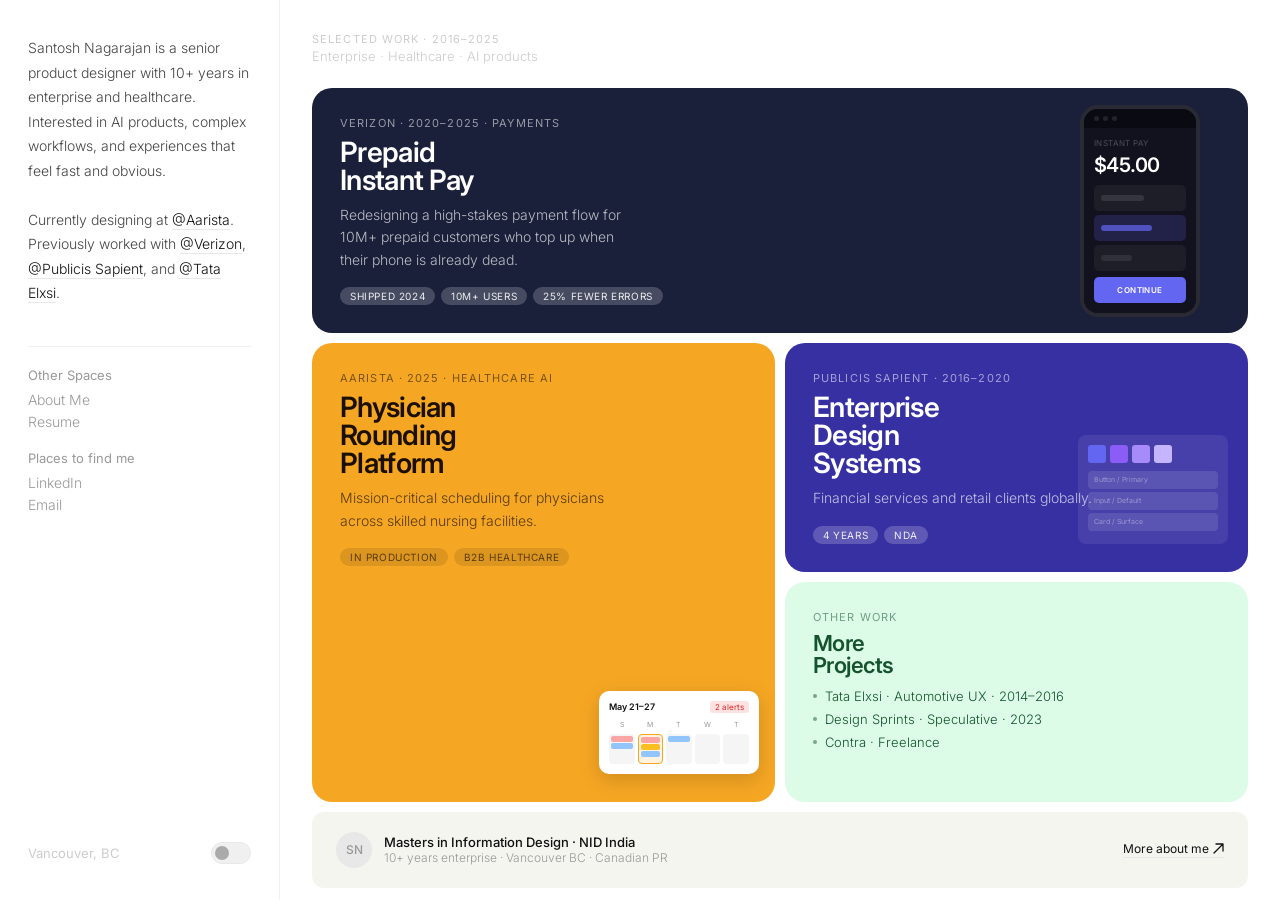
==== index.html @ d43de83c "Rename Index.html to index.html" ====
<!DOCTYPE html>
<html lang="en" data-theme="light">
<head>
<meta charset="UTF-8">
<meta name="viewport" content="width=device-width, initial-scale=1.0">
<title>Santosh Nagarajan — Senior Product Designer</title>
<link rel="preconnect" href="https://fonts.googleapis.com">
<link href="https://fonts.googleapis.com/css2?family=Inter:wght@300;400;500;600&display=swap" rel="stylesheet">
<style>
*{box-sizing:border-box;margin:0;padding:0;}
html,body{height:100%;font-family:'Inter',sans-serif;-webkit-font-smoothing:antialiased;cursor:none;overflow-x:hidden;transition:background .25s,color .25s;}
a{color:inherit;text-decoration:none;cursor:none;}

[data-theme="light"]{--bg:#fff;--border:#f0f0f0;--border2:#e8e8e8;--text:#111;--text2:#555;--text3:#999;--text4:#ccc;--sb-bio:#444;--tgl:#f0f0f0;--tgl-b:#e8e8e8;--tgl-k:#aaa;--about-bg:#f5f5f0;}
[data-theme="dark"]{--bg:#0f0f0f;--border:#1e1e1e;--border2:#2a2a2a;--text:#f0ede8;--text2:#777;--text3:#444;--text4:#2a2a2a;--sb-bio:#666;--tgl:#1e1e1e;--tgl-b:#2a2a2a;--tgl-k:#555;--about-bg:#141414;}
html,body{background:var(--bg);color:var(--text);}

/* CURSOR */
.cdot{position:fixed;z-index:9999;width:8px;height:8px;background:#F97316;pointer-events:none;transform:translate(-50%,-50%);animation:morph 4.5s cubic-bezier(.4,0,.2,1) infinite;}
@keyframes morph{0%,15%{border-radius:50%;width:8px;height:8px;clip-path:none;background:#F97316;}33%,48%{border-radius:2px;width:8px;height:8px;clip-path:none;background:#FB923C;}66%,81%{border-radius:0;width:9px;height:9px;clip-path:polygon(50% 0%,0% 100%,100% 100%);background:#FDBA74;}100%{border-radius:50%;width:8px;height:8px;clip-path:none;background:#F97316;}}
.cring{position:fixed;z-index:9998;width:32px;height:32px;border-radius:50%;border:1px solid rgba(128,128,128,0.18);pointer-events:none;transform:translate(-50%,-50%);transition:width .3s cubic-bezier(.16,1,.3,1),height .3s cubic-bezier(.16,1,.3,1);}
.cring.big{width:46px;height:46px;}

/* LAYOUT */
.wrap{display:grid;grid-template-columns:280px 1fr;min-height:100vh;}

/* SIDEBAR */
.sb{padding:36px 28px;position:sticky;top:0;height:100vh;display:flex;flex-direction:column;border-right:1px solid var(--border);overflow-y:auto;transition:border-color .25s;}
.sb-bio{font-size:14px;font-weight:300;line-height:1.75;margin-bottom:20px;color:var(--sb-bio);transition:color .25s;}
.sb-bio a{color:var(--text);border-bottom:1px solid var(--border2);padding-bottom:1px;transition:border-color .15s,color .25s;}
.sb-bio a:hover{border-bottom-color:var(--text);}
.sb-div{height:1px;background:var(--border);margin:20px 0;transition:background .25s;}
.sb-sec{font-size:13px;color:var(--text3);margin-bottom:8px;transition:color .25s;}
.sb-links{display:flex;flex-direction:column;gap:5px;margin-bottom:20px;}
.sb-link{font-size:14px;font-weight:300;color:var(--text3);transition:color .15s;}
.sb-link:hover{color:var(--text);}
.sb-foot{margin-top:auto;padding-top:20px;display:flex;align-items:center;justify-content:space-between;}
.sb-loc{font-size:13px;color:var(--text4);transition:color .25s;}
.tgl{width:40px;height:22px;border-radius:100px;padding:3px;display:flex;align-items:center;cursor:none;border:1px solid var(--tgl-b);background:var(--tgl);transition:background .25s,border-color .25s;}
.tgl-k{width:14px;height:14px;border-radius:50%;background:var(--tgl-k);transition:transform .3s cubic-bezier(.16,1,.3,1),background .25s;}
[data-theme="dark"] .tgl-k{transform:translateX(18px);}

/* MAIN */
.mn{padding:32px;background:var(--bg);transition:background .25s;overflow-y:auto;}
.mn-head{margin-bottom:24px;}
.mn-count{font-size:11px;letter-spacing:.1em;text-transform:uppercase;color:var(--text4);margin-bottom:2px;}
.mn-sub{font-size:13px;font-weight:300;color:var(--text4);}

/* BENTO GRID */
.bento{display:grid;grid-template-columns:1fr 1fr;gap:10px;}

/* BASE CARD */
.bc{border-radius:20px;overflow:hidden;position:relative;cursor:none;transition:transform .25s cubic-bezier(.16,1,.3,1);}
.bc:hover{transform:translateY(-3px);}
.bc-wide{grid-column:span 2;}
.bc-tall{grid-row:span 2;}

/* Card layout */
.bc-inner{padding:28px;display:flex;flex-direction:column;justify-content:space-between;min-height:220px;position:relative;z-index:2;}
.bc-wide .bc-inner{min-height:200px;}

/* Text */
.bc-label{font-size:11px;letter-spacing:.1em;text-transform:uppercase;opacity:.55;margin-bottom:8px;}
.bc-title{font-size:28px;font-weight:600;line-height:1.0;letter-spacing:-.025em;margin-bottom:10px;}
.bc-desc{font-size:14px;font-weight:300;line-height:1.6;opacity:.7;max-width:300px;}
.bc-tags{display:flex;gap:6px;margin-top:16px;flex-wrap:wrap;}
.bc-tag{font-size:10px;letter-spacing:.06em;text-transform:uppercase;padding:3px 10px;border-radius:100px;}
.bc-tag.light{background:rgba(255,255,255,0.2);color:rgba(255,255,255,0.9);}
.bc-tag.dark{background:rgba(0,0,0,0.1);color:rgba(0,0,0,0.6);}

/* Arrow */
.bc-arrow{position:absolute;top:20px;right:20px;width:30px;height:30px;border-radius:50%;display:flex;align-items:center;justify-content:center;opacity:0;transform:scale(.7) translateY(4px);transition:opacity .2s,transform .2s;z-index:3;}
.bc:hover .bc-arrow{opacity:1;transform:scale(1) translateY(0);}
.bc-arrow.light-arr{background:rgba(255,255,255,0.25);}
.bc-arrow.dark-arr{background:rgba(0,0,0,0.12);}

/* Floating UI */
.bc-ui{position:absolute;z-index:1;pointer-events:none;}

/* VERIZON — dark navy, full width */
.bc-vz{background:#1a1f3a;color:#fff;}

/* Phone mockup */
.phone{width:120px;border-radius:18px;border:4px solid rgba(255,255,255,0.12);background:#0d0d18;overflow:hidden;}
.ph-bar{background:#0a0a12;padding:7px 10px;display:flex;gap:4px;}
.ph-dot{width:5px;height:5px;border-radius:50%;background:rgba(255,255,255,0.1);}
.ph-screen{padding:10px;background:#12121e;}
.ph-amount{font-size:20px;font-weight:600;color:#fff;letter-spacing:-.03em;margin-bottom:8px;font-family:'Inter',sans-serif;}
.ph-row{height:26px;border-radius:5px;margin-bottom:4px;display:flex;align-items:center;padding:0 7px;gap:5px;}
.ph-line{height:6px;border-radius:3px;}
.ph-row.r1{background:rgba(255,255,255,0.05);}
.ph-row.r2{background:rgba(99,102,241,0.2);}
.ph-row.r3{background:rgba(255,255,255,0.05);}
.ph-btn{height:26px;border-radius:5px;background:#6366f1;margin-top:6px;display:flex;align-items:center;justify-content:center;}
.ph-btn-t{font-size:8px;font-weight:600;color:#fff;letter-spacing:.06em;font-family:'Inter',sans-serif;}

/* AARISTA — amber */
.bc-aa{background:#f5a623;color:#1a0f00;}

/* Calendar */
.mini-cal{background:#fff;border-radius:10px;padding:10px;width:160px;box-shadow:0 6px 20px rgba(0,0,0,0.15);}
.mc-head{display:flex;align-items:center;justify-content:space-between;margin-bottom:7px;}
.mc-t{font-size:9px;font-weight:600;color:#111;font-family:'Inter',sans-serif;}
.mc-badge{font-size:8px;background:#fee2e2;color:#dc2626;padding:1px 5px;border-radius:3px;font-family:'Inter',sans-serif;}
.mc-grid{display:grid;grid-template-columns:repeat(5,1fr);gap:3px;}
.mc-day{font-size:7px;color:#999;text-align:center;padding-bottom:2px;font-family:'Inter',sans-serif;}
.mc-cell{height:30px;border-radius:4px;background:#f5f5f5;padding:2px;}
.mc-cell.today{background:#fff3e0;border:1px solid #f5a623;}
.mc-apt{height:6px;border-radius:2px;margin-bottom:1px;}
.mc-apt.r{background:#fca5a5;}
.mc-apt.b{background:#93c5fd;}
.mc-apt.o{background:#fbbf24;}

/* PUBLICIS — deep purple */
.bc-ps{background:#3730a3;color:#fff;}

/* Design system tokens */
.ds{background:rgba(255,255,255,0.08);border-radius:8px;padding:10px;width:150px;}
.ds-swatches{display:flex;gap:4px;margin-bottom:8px;}
.ds-sw{width:18px;height:18px;border-radius:3px;}
.ds-row{height:18px;background:rgba(255,255,255,0.1);border-radius:4px;margin-bottom:3px;display:flex;align-items:center;padding:0 6px;}
.ds-row-t{font-size:7px;color:rgba(255,255,255,0.4);font-family:'Inter',sans-serif;}

/* OTHER — soft green */
.bc-other{background:#dcfce7;color:#14532d;}
[data-theme="dark"] .bc-other{background:#052e16;color:#86efac;}

.other-items{display:flex;flex-direction:column;gap:7px;margin-top:12px;}
.other-item{display:flex;align-items:center;gap:8px;font-size:13px;font-weight:300;}
.other-item::before{content:'';width:4px;height:4px;border-radius:50%;background:currentColor;opacity:.5;flex-shrink:0;}

/* ABOUT STRIP */
.about{display:flex;align-items:center;justify-content:space-between;padding:20px 24px;border-radius:12px;background:var(--about-bg);margin-top:10px;transition:background .25s;}
.about-l{display:flex;align-items:center;gap:12px;}
.about-av{width:36px;height:36px;border-radius:50%;background:var(--border2);display:flex;align-items:center;justify-content:center;font-size:12px;font-weight:500;color:var(--text3);}
.about-name{font-size:13px;font-weight:500;color:var(--text);}
.about-sub{font-size:12px;font-weight:300;color:var(--text3);}
.about-cta{font-size:12px;color:var(--text);display:flex;align-items:center;gap:4px;border-bottom:1px solid var(--border2);padding-bottom:1px;transition:border-color .15s;white-space:nowrap;}
.about-cta:hover{border-bottom-color:var(--text);}

/* RESPONSIVE */
@media(max-width:1100px){.bc-title{font-size:22px;}}
@media(max-width:900px){.wrap{grid-template-columns:1fr;}.sb{position:static;height:auto;border-right:none;border-bottom:1px solid var(--border);}.cdot,.cring{display:none;}body,a{cursor:auto;}.bento{grid-template-columns:1fr;}.bc-wide,.bc-tall{grid-column:span 1;grid-row:span 1;}}
</style>
</head>
<body>

<div class="cdot" id="cd"></div>
<div class="cring" id="cr"></div>

<div class="wrap">

  <!-- SIDEBAR -->
  <aside class="sb">
    <p class="sb-bio">
      Santosh Nagarajan is a senior product designer with 10+ years in enterprise and healthcare. Interested in AI products, complex workflows, and experiences that feel fast and obvious.<br><br>
      Currently designing at <a href="#">@Aarista</a>.<br>
      Previously worked with <a href="#">@Verizon</a>, <a href="#">@Publicis Sapient</a>, and <a href="#">@Tata Elxsi</a>.
    </p>
    <div class="sb-div"></div>
    <div class="sb-sec">Other Spaces</div>
    <div class="sb-links">
      <a href="about.html" class="sb-link hoverable">About Me</a>
      <a href="assets/Santosh_Resume.pdf" class="sb-link hoverable">Resume</a>
    </div>
    <div class="sb-sec">Places to find me</div>
    <div class="sb-links">
      <a href="https://linkedin.com/in/santosh27" class="sb-link hoverable">LinkedIn</a>
      <a href="mailto:santosh@santoshdesign.in" class="sb-link hoverable">Email</a>
    </div>
    <div class="sb-foot">
      <span class="sb-loc">Vancouver, BC</span>
      <div class="tgl hoverable" id="tgl"><div class="tgl-k"></div></div>
    </div>
  </aside>

  <!-- MAIN -->
  <main class="mn">
    <div class="mn-head">
      <div class="mn-count">Selected work · 2016–2025</div>
      <div class="mn-sub">Enterprise · Healthcare · AI products</div>
    </div>

    <div class="bento">

      <!-- VERIZON — wide -->
      <a href="verizon.html" class="bc bc-vz bc-wide hoverable">
        <div class="bc-inner">
          <div>
            <div class="bc-label">Verizon · 2020–2025 · Payments</div>
            <div class="bc-title">Prepaid<br>Instant Pay</div>
            <div class="bc-desc">Redesigning a high-stakes payment flow for 10M+ prepaid customers who top up when their phone is already dead.</div>
            <div class="bc-tags">
              <span class="bc-tag light">Shipped 2024</span>
              <span class="bc-tag light">10M+ users</span>
              <span class="bc-tag light">25% fewer errors</span>
            </div>
          </div>
        </div>
        <!-- Phone floating right -->
        <div class="bc-ui" style="right:48px;top:50%;transform:translateY(-50%);">
          <div class="phone">
            <div class="ph-bar"><div class="ph-dot"></div><div class="ph-dot"></div><div class="ph-dot"></div></div>
            <div class="ph-screen">
              <div style="font-size:8px;color:rgba(255,255,255,.25);margin-bottom:5px;font-family:'Inter',sans-serif;letter-spacing:.05em;">INSTANT PAY</div>
              <div class="ph-amount">$45.00</div>
              <div class="ph-row r1"><div class="ph-line" style="width:55%;background:rgba(255,255,255,.1);"></div></div>
              <div class="ph-row r2"><div class="ph-line" style="width:65%;background:rgba(99,102,241,.7);"></div></div>
              <div class="ph-row r3"><div class="ph-line" style="width:40%;background:rgba(255,255,255,.08);"></div></div>
              <div class="ph-btn"><div class="ph-btn-t">CONTINUE</div></div>
            </div>
          </div>
        </div>
        <div class="bc-arrow light-arr">
          <svg width="12" height="12" viewBox="0 0 12 12" fill="none"><path d="M2 10L10 2M10 2H4M10 2v6" stroke="white" stroke-width="1.5" stroke-linecap="round" stroke-linejoin="round"/></svg>
        </div>
      </a>

      <!-- AARISTA — tall left -->
      <a href="aarista.html" class="bc bc-aa bc-tall hoverable">
        <div class="bc-inner" style="min-height:320px;">
          <div>
            <div class="bc-label">Aarista · 2025 · Healthcare AI</div>
            <div class="bc-title">Physician<br>Rounding<br>Platform</div>
            <div class="bc-desc">Mission-critical scheduling for physicians across skilled nursing facilities.</div>
            <div class="bc-tags">
              <span class="bc-tag dark">In production</span>
              <span class="bc-tag dark">B2B Healthcare</span>
            </div>
          </div>
        </div>
        <!-- Calendar floating bottom right -->
        <div class="bc-ui" style="right:16px;bottom:28px;">
          <div class="mini-cal">
            <div class="mc-head">
              <span class="mc-t">May 21–27</span>
              <span class="mc-badge">2 alerts</span>
            </div>
            <div class="mc-grid">
              <div class="mc-day">S</div><div class="mc-day">M</div><div class="mc-day">T</div><div class="mc-day">W</div><div class="mc-day">T</div>
              <div class="mc-cell"><div class="mc-apt r"></div><div class="mc-apt b"></div></div>
              <div class="mc-cell today"><div class="mc-apt r"></div><div class="mc-apt o"></div><div class="mc-apt b"></div></div>
              <div class="mc-cell"><div class="mc-apt b"></div></div>
              <div class="mc-cell"></div>
              <div class="mc-cell"></div>
            </div>
          </div>
        </div>
        <div class="bc-arrow dark-arr">
          <svg width="12" height="12" viewBox="0 0 12 12" fill="none"><path d="M2 10L10 2M10 2H4M10 2v6" stroke="#1a0f00" stroke-width="1.5" stroke-linecap="round" stroke-linejoin="round"/></svg>
        </div>
      </a>

      <!-- PUBLICIS — right top -->
      <a href="publicis.html" class="bc bc-ps hoverable">
        <div class="bc-inner">
          <div>
            <div class="bc-label">Publicis Sapient · 2016–2020</div>
            <div class="bc-title">Enterprise<br>Design<br>Systems</div>
            <div class="bc-desc">Financial services and retail clients globally.</div>
            <div class="bc-tags">
              <span class="bc-tag light">4 Years</span>
              <span class="bc-tag light">NDA</span>
            </div>
          </div>
        </div>
        <!-- DS tokens -->
        <div class="bc-ui" style="right:20px;bottom:28px;">
          <div class="ds">
            <div class="ds-swatches">
              <div class="ds-sw" style="background:#6366f1;"></div>
              <div class="ds-sw" style="background:#8b5cf6;"></div>
              <div class="ds-sw" style="background:#a78bfa;"></div>
              <div class="ds-sw" style="background:#c4b5fd;"></div>
            </div>
            <div class="ds-row"><div class="ds-row-t">Button / Primary</div></div>
            <div class="ds-row"><div class="ds-row-t">Input / Default</div></div>
            <div class="ds-row"><div class="ds-row-t">Card / Surface</div></div>
          </div>
        </div>
        <div class="bc-arrow light-arr">
          <svg width="12" height="12" viewBox="0 0 12 12" fill="none"><path d="M2 10L10 2M10 2H4M10 2v6" stroke="white" stroke-width="1.5" stroke-linecap="round" stroke-linejoin="round"/></svg>
        </div>
      </a>

      <!-- OTHER — right bottom -->
      <a href="#" class="bc bc-other hoverable">
        <div class="bc-inner">
          <div>
            <div class="bc-label">Other work</div>
            <div class="bc-title" style="font-size:22px;">More<br>Projects</div>
            <div class="other-items">
              <div class="other-item">Tata Elxsi · Automotive UX · 2014–2016</div>
              <div class="other-item">Design Sprints · Speculative · 2023</div>
              <div class="other-item">Contra · Freelance</div>
            </div>
          </div>
        </div>
        <div class="bc-arrow dark-arr">
          <svg width="12" height="12" viewBox="0 0 12 12" fill="none"><path d="M2 10L10 2M10 2H4M10 2v6" stroke="#14532d" stroke-width="1.5" stroke-linecap="round" stroke-linejoin="round"/></svg>
        </div>
      </a>

    </div>

    <!-- ABOUT -->
    <div class="about">
      <div class="about-l">
        <div class="about-av">SN</div>
        <div>
          <div class="about-name">Masters in Information Design · NID India</div>
          <div class="about-sub">10+ years enterprise · Vancouver BC · Canadian PR</div>
        </div>
      </div>
      <a href="about.html" class="about-cta hoverable">
        More about me
        <svg width="11" height="11" viewBox="0 0 11 11" fill="none"><path d="M1 10L10 1M10 1H3M10 1v7" stroke="currentColor" stroke-width="1.3" stroke-linecap="round" stroke-linejoin="round"/></svg>
      </a>
    </div>

  </main>
</div>

<script>
const cd=document.getElementById('cd'),cr=document.getElementById('cr');
let mx=-100,my=-100,rx=-100,ry=-100;
document.addEventListener('mousemove',e=>{mx=e.clientX;my=e.clientY;});
(function loop(){cd.style.left=mx+'px';cd.style.top=my+'px';rx+=(mx-rx)*0.085;ry+=(my-ry)*0.085;cr.style.left=rx+'px';cr.style.top=ry+'px';requestAnimationFrame(loop);})();
document.querySelectorAll('.hoverable').forEach(el=>{
  el.addEventListener('mouseenter',()=>cr.classList.add('big'));
  el.addEventListener('mouseleave',()=>cr.classList.remove('big'));
});
const html=document.documentElement,tgl=document.getElementById('tgl');
let dark=localStorage.getItem('sn-theme')==='dark'||(window.matchMedia('(prefers-color-scheme: dark)').matches&&!localStorage.getItem('sn-theme'));
function apply(){html.setAttribute('data-theme',dark?'dark':'light');localStorage.setItem('sn-theme',dark?'dark':'light');}
apply();
tgl.addEventListener('click',()=>{dark=!dark;apply();});
</script>
</body>
</html>
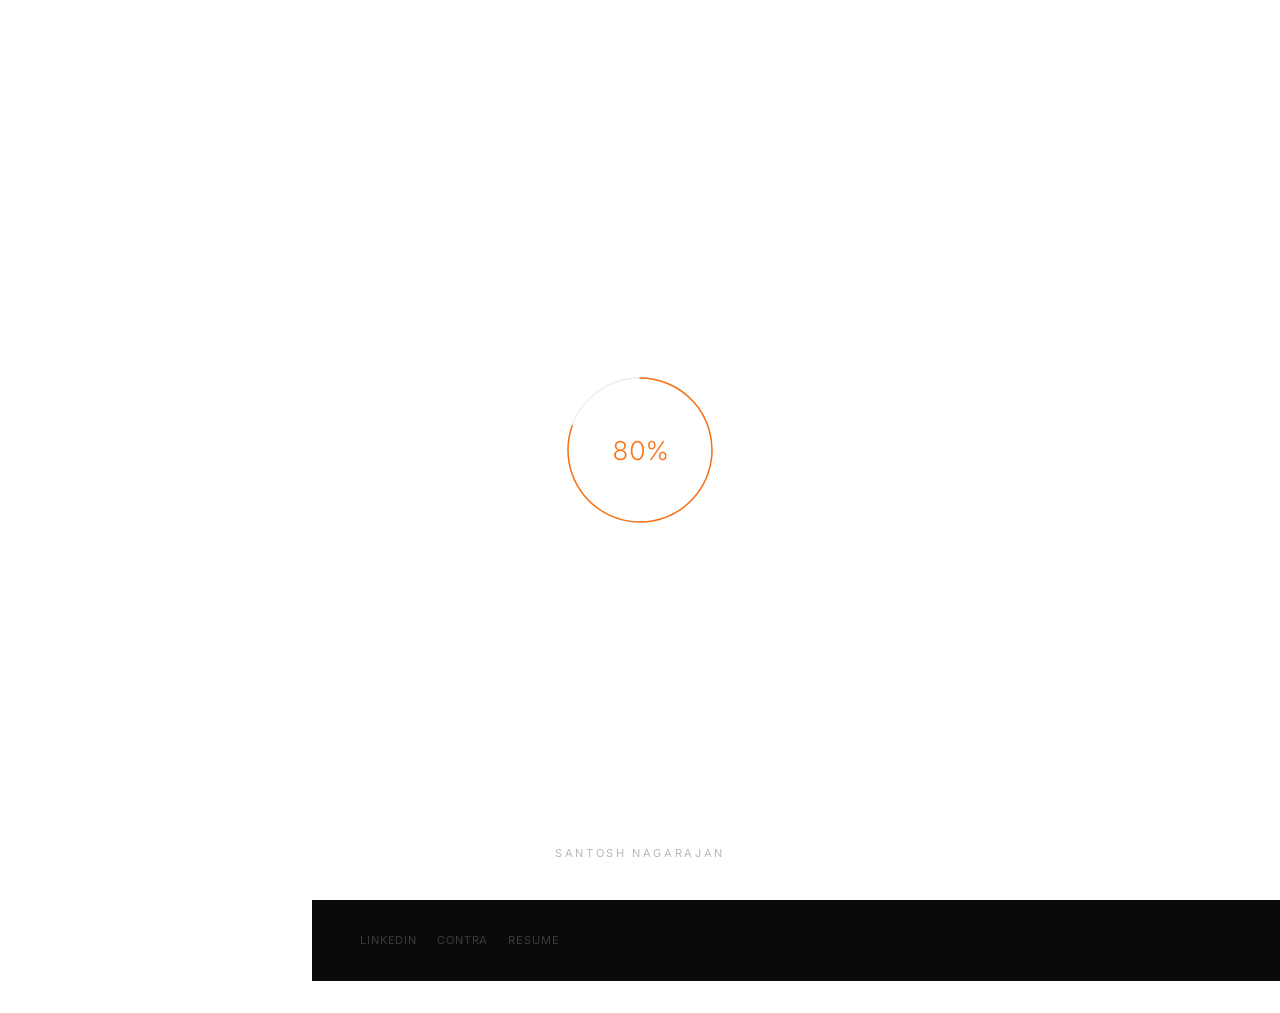
==== commit 2fa9f24d: "Update print statement from 'Hello' to 'Goodbye'" ====
--- a/index.html
+++ b/index.html
@@ -5,145 +5,179 @@
 <meta name="viewport" content="width=device-width, initial-scale=1.0">
 <title>Santosh Nagarajan — Senior Product Designer</title>
 <link rel="preconnect" href="https://fonts.googleapis.com">
-<link href="https://fonts.googleapis.com/css2?family=Inter:wght@300;400;500;600&display=swap" rel="stylesheet">
+<link href="https://fonts.googleapis.com/css2?family=Inter:wght@300;400;500;600;700;800&display=swap" rel="stylesheet">
 <style>
 *{box-sizing:border-box;margin:0;padding:0;}
-html,body{height:100%;font-family:'Inter',sans-serif;-webkit-font-smoothing:antialiased;cursor:none;overflow-x:hidden;transition:background .25s,color .25s;}
+html,body{font-family:'Inter',sans-serif;-webkit-font-smoothing:antialiased;cursor:none;overflow-x:hidden;}
 a{color:inherit;text-decoration:none;cursor:none;}
 
-[data-theme="light"]{--bg:#fff;--border:#f0f0f0;--border2:#e8e8e8;--text:#111;--text2:#555;--text3:#999;--text4:#ccc;--sb-bio:#444;--tgl:#f0f0f0;--tgl-b:#e8e8e8;--tgl-k:#aaa;--about-bg:#f5f5f0;}
-[data-theme="dark"]{--bg:#0f0f0f;--border:#1e1e1e;--border2:#2a2a2a;--text:#f0ede8;--text2:#777;--text3:#444;--text4:#2a2a2a;--sb-bio:#666;--tgl:#1e1e1e;--tgl-b:#2a2a2a;--tgl-k:#555;--about-bg:#141414;}
-html,body{background:var(--bg);color:var(--text);}
-
-/* CURSOR */
-.cdot{position:fixed;z-index:9999;width:8px;height:8px;background:#F97316;pointer-events:none;transform:translate(-50%,-50%);animation:morph 4.5s cubic-bezier(.4,0,.2,1) infinite;}
+/* ── PRELOADER ── */
+#preloader{
+  position:fixed;inset:0;z-index:9999;
+  background:#fff;
+  display:flex;align-items:center;justify-content:center;
+  transition:opacity .7s ease;
+}
+#preloader.fade{opacity:0;pointer-events:none;}
+
+/* Ring centred */
+#pl-rw{
+  position:absolute;
+  top:50%;left:50%;
+  transform:translate(-50%,-50%);
+  width:160px;height:160px;
+  transition:opacity .6s ease,transform .6s cubic-bezier(.16,1,.3,1);
+}
+#pl-rw.gone{
+  opacity:0;
+  transform:translate(-50%,-50%) scale(.88);
+}
+#pl-rw svg{display:block;width:160px;height:160px;}
+#pl-pct{
+  position:absolute;inset:0;
+  display:flex;align-items:center;justify-content:center;
+  font-size:26px;font-weight:300;
+  color:#F97316;letter-spacing:-.01em;
+  font-variant-numeric:tabular-nums;
+}
+
+/* Name at bottom */
+#pl-name{
+  position:absolute;
+  bottom:40px;left:0;right:0;
+  text-align:center;
+  font-size:11px;font-weight:400;
+  letter-spacing:.24em;text-transform:uppercase;
+  color:rgba(0,0,0,.28);white-space:nowrap;
+  opacity:0;transform:translateY(6px);
+  transition:opacity .8s ease,transform .8s cubic-bezier(.16,1,.3,1);
+}
+#pl-name.show{opacity:1;transform:translateY(0);}
+
+/* ── CURSOR ── */
+.cdot{position:fixed;z-index:9998;width:8px;height:8px;background:#F97316;pointer-events:none;transform:translate(-50%,-50%);animation:morph 4.5s cubic-bezier(.4,0,.2,1) infinite;}
 @keyframes morph{0%,15%{border-radius:50%;width:8px;height:8px;clip-path:none;background:#F97316;}33%,48%{border-radius:2px;width:8px;height:8px;clip-path:none;background:#FB923C;}66%,81%{border-radius:0;width:9px;height:9px;clip-path:polygon(50% 0%,0% 100%,100% 100%);background:#FDBA74;}100%{border-radius:50%;width:8px;height:8px;clip-path:none;background:#F97316;}}
-.cring{position:fixed;z-index:9998;width:32px;height:32px;border-radius:50%;border:1px solid rgba(128,128,128,0.18);pointer-events:none;transform:translate(-50%,-50%);transition:width .3s cubic-bezier(.16,1,.3,1),height .3s cubic-bezier(.16,1,.3,1);}
-.cring.big{width:46px;height:46px;}
-
-/* LAYOUT */
+.cring{position:fixed;z-index:9997;width:32px;height:32px;border-radius:50%;border:1px solid rgba(249,115,22,.25);pointer-events:none;transform:translate(-50%,-50%);transition:width .4s cubic-bezier(.16,1,.3,1),height .4s,border-color .3s;}
+.cring.big{width:52px;height:52px;border-color:rgba(249,115,22,.45);}
+
+/* ── THEME ── */
+[data-theme="light"]{--bg:#fff;--border:#f0f0f0;--border2:#e8e8e8;--text:#111;--text2:#444;--text3:#999;--text4:#ccc;--about:#f5f5f0;--tgl:#f0f0f0;--tglb:#e8e8e8;--tglk:#aaa;}
+[data-theme="dark"]{--bg:#0c0c0c;--border:#1c1c1c;--border2:#242424;--text:#f0ede8;--text2:#555;--text3:#333;--text4:#222;--about:#111;--tgl:#1c1c1c;--tglb:#242424;--tglk:#555;}
+html,body{background:var(--bg);color:var(--text);transition:background .3s,color .3s;}
+
+/* ── LAYOUT ── */
 .wrap{display:grid;grid-template-columns:280px 1fr;min-height:100vh;}
 
-/* SIDEBAR */
-.sb{padding:36px 28px;position:sticky;top:0;height:100vh;display:flex;flex-direction:column;border-right:1px solid var(--border);overflow-y:auto;transition:border-color .25s;}
-.sb-bio{font-size:14px;font-weight:300;line-height:1.75;margin-bottom:20px;color:var(--sb-bio);transition:color .25s;}
-.sb-bio a{color:var(--text);border-bottom:1px solid var(--border2);padding-bottom:1px;transition:border-color .15s,color .25s;}
+/* ── SIDEBAR ── */
+.sb{padding:36px 28px;position:sticky;top:0;height:100vh;display:flex;flex-direction:column;border-right:1px solid var(--border);overflow-y:auto;background:var(--bg);transition:border-color .3s,background .3s;}
+.sb-bio{font-size:14px;font-weight:300;line-height:1.8;margin-bottom:20px;color:var(--text2);}
+.sb-bio a{color:var(--text);border-bottom:1px solid var(--border2);padding-bottom:1px;transition:border-color .2s;}
 .sb-bio a:hover{border-bottom-color:var(--text);}
-.sb-div{height:1px;background:var(--border);margin:20px 0;transition:background .25s;}
-.sb-sec{font-size:13px;color:var(--text3);margin-bottom:8px;transition:color .25s;}
+.sb-div{height:1px;background:var(--border);margin:20px 0;}
+.sb-sec{font-size:12px;color:var(--text3);margin-bottom:8px;}
 .sb-links{display:flex;flex-direction:column;gap:5px;margin-bottom:20px;}
-.sb-link{font-size:14px;font-weight:300;color:var(--text3);transition:color .15s;}
-.sb-link:hover{color:var(--text);}
+.sb-link{font-size:14px;font-weight:300;color:var(--text2);transition:color .2s,transform .2s;display:inline-block;}
+.sb-link:hover{color:var(--text);transform:translateX(3px);}
 .sb-foot{margin-top:auto;padding-top:20px;display:flex;align-items:center;justify-content:space-between;}
-.sb-loc{font-size:13px;color:var(--text4);transition:color .25s;}
-.tgl{width:40px;height:22px;border-radius:100px;padding:3px;display:flex;align-items:center;cursor:none;border:1px solid var(--tgl-b);background:var(--tgl);transition:background .25s,border-color .25s;}
-.tgl-k{width:14px;height:14px;border-radius:50%;background:var(--tgl-k);transition:transform .3s cubic-bezier(.16,1,.3,1),background .25s;}
+.sb-loc{font-size:13px;color:var(--text3);}
+.tgl{width:40px;height:22px;border-radius:100px;padding:3px;display:flex;align-items:center;cursor:none;border:1px solid var(--tglb);background:var(--tgl);transition:background .3s;}
+.tgl-k{width:14px;height:14px;border-radius:50%;background:var(--tglk);transition:transform .35s cubic-bezier(.16,1,.3,1);}
 [data-theme="dark"] .tgl-k{transform:translateX(18px);}
 
-/* MAIN */
-.mn{padding:32px;background:var(--bg);transition:background .25s;overflow-y:auto;}
-.mn-head{margin-bottom:24px;}
-.mn-count{font-size:11px;letter-spacing:.1em;text-transform:uppercase;color:var(--text4);margin-bottom:2px;}
-.mn-sub{font-size:13px;font-weight:300;color:var(--text4);}
-
-/* BENTO GRID */
-.bento{display:grid;grid-template-columns:1fr 1fr;gap:10px;}
-
-/* BASE CARD */
-.bc{border-radius:20px;overflow:hidden;position:relative;cursor:none;transition:transform .25s cubic-bezier(.16,1,.3,1);}
-.bc:hover{transform:translateY(-3px);}
-.bc-wide{grid-column:span 2;}
-.bc-tall{grid-row:span 2;}
-
-/* Card layout */
-.bc-inner{padding:28px;display:flex;flex-direction:column;justify-content:space-between;min-height:220px;position:relative;z-index:2;}
-.bc-wide .bc-inner{min-height:200px;}
-
-/* Text */
-.bc-label{font-size:11px;letter-spacing:.1em;text-transform:uppercase;opacity:.55;margin-bottom:8px;}
-.bc-title{font-size:28px;font-weight:600;line-height:1.0;letter-spacing:-.025em;margin-bottom:10px;}
-.bc-desc{font-size:14px;font-weight:300;line-height:1.6;opacity:.7;max-width:300px;}
-.bc-tags{display:flex;gap:6px;margin-top:16px;flex-wrap:wrap;}
-.bc-tag{font-size:10px;letter-spacing:.06em;text-transform:uppercase;padding:3px 10px;border-radius:100px;}
-.bc-tag.light{background:rgba(255,255,255,0.2);color:rgba(255,255,255,0.9);}
-.bc-tag.dark{background:rgba(0,0,0,0.1);color:rgba(0,0,0,0.6);}
-
-/* Arrow */
-.bc-arrow{position:absolute;top:20px;right:20px;width:30px;height:30px;border-radius:50%;display:flex;align-items:center;justify-content:center;opacity:0;transform:scale(.7) translateY(4px);transition:opacity .2s,transform .2s;z-index:3;}
-.bc:hover .bc-arrow{opacity:1;transform:scale(1) translateY(0);}
-.bc-arrow.light-arr{background:rgba(255,255,255,0.25);}
-.bc-arrow.dark-arr{background:rgba(0,0,0,0.12);}
-
-/* Floating UI */
-.bc-ui{position:absolute;z-index:1;pointer-events:none;}
-
-/* VERIZON — dark navy, full width */
-.bc-vz{background:#1a1f3a;color:#fff;}
-
-/* Phone mockup */
-.phone{width:120px;border-radius:18px;border:4px solid rgba(255,255,255,0.12);background:#0d0d18;overflow:hidden;}
-.ph-bar{background:#0a0a12;padding:7px 10px;display:flex;gap:4px;}
-.ph-dot{width:5px;height:5px;border-radius:50%;background:rgba(255,255,255,0.1);}
-.ph-screen{padding:10px;background:#12121e;}
-.ph-amount{font-size:20px;font-weight:600;color:#fff;letter-spacing:-.03em;margin-bottom:8px;font-family:'Inter',sans-serif;}
-.ph-row{height:26px;border-radius:5px;margin-bottom:4px;display:flex;align-items:center;padding:0 7px;gap:5px;}
-.ph-line{height:6px;border-radius:3px;}
-.ph-row.r1{background:rgba(255,255,255,0.05);}
-.ph-row.r2{background:rgba(99,102,241,0.2);}
-.ph-row.r3{background:rgba(255,255,255,0.05);}
-.ph-btn{height:26px;border-radius:5px;background:#6366f1;margin-top:6px;display:flex;align-items:center;justify-content:center;}
-.ph-btn-t{font-size:8px;font-weight:600;color:#fff;letter-spacing:.06em;font-family:'Inter',sans-serif;}
-
-/* AARISTA — amber */
-.bc-aa{background:#f5a623;color:#1a0f00;}
-
-/* Calendar */
-.mini-cal{background:#fff;border-radius:10px;padding:10px;width:160px;box-shadow:0 6px 20px rgba(0,0,0,0.15);}
-.mc-head{display:flex;align-items:center;justify-content:space-between;margin-bottom:7px;}
-.mc-t{font-size:9px;font-weight:600;color:#111;font-family:'Inter',sans-serif;}
-.mc-badge{font-size:8px;background:#fee2e2;color:#dc2626;padding:1px 5px;border-radius:3px;font-family:'Inter',sans-serif;}
-.mc-grid{display:grid;grid-template-columns:repeat(5,1fr);gap:3px;}
-.mc-day{font-size:7px;color:#999;text-align:center;padding-bottom:2px;font-family:'Inter',sans-serif;}
-.mc-cell{height:30px;border-radius:4px;background:#f5f5f5;padding:2px;}
-.mc-cell.today{background:#fff3e0;border:1px solid #f5a623;}
-.mc-apt{height:6px;border-radius:2px;margin-bottom:1px;}
-.mc-apt.r{background:#fca5a5;}
-.mc-apt.b{background:#93c5fd;}
-.mc-apt.o{background:#fbbf24;}
-
-/* PUBLICIS — deep purple */
-.bc-ps{background:#3730a3;color:#fff;}
-
-/* Design system tokens */
-.ds{background:rgba(255,255,255,0.08);border-radius:8px;padding:10px;width:150px;}
-.ds-swatches{display:flex;gap:4px;margin-bottom:8px;}
-.ds-sw{width:18px;height:18px;border-radius:3px;}
-.ds-row{height:18px;background:rgba(255,255,255,0.1);border-radius:4px;margin-bottom:3px;display:flex;align-items:center;padding:0 6px;}
-.ds-row-t{font-size:7px;color:rgba(255,255,255,0.4);font-family:'Inter',sans-serif;}
-
-/* OTHER — soft green */
-.bc-other{background:#dcfce7;color:#14532d;}
-[data-theme="dark"] .bc-other{background:#052e16;color:#86efac;}
-
-.other-items{display:flex;flex-direction:column;gap:7px;margin-top:12px;}
-.other-item{display:flex;align-items:center;gap:8px;font-size:13px;font-weight:300;}
-.other-item::before{content:'';width:4px;height:4px;border-radius:50%;background:currentColor;opacity:.5;flex-shrink:0;}
-
-/* ABOUT STRIP */
-.about{display:flex;align-items:center;justify-content:space-between;padding:20px 24px;border-radius:12px;background:var(--about-bg);margin-top:10px;transition:background .25s;}
-.about-l{display:flex;align-items:center;gap:12px;}
-.about-av{width:36px;height:36px;border-radius:50%;background:var(--border2);display:flex;align-items:center;justify-content:center;font-size:12px;font-weight:500;color:var(--text3);}
-.about-name{font-size:13px;font-weight:500;color:var(--text);}
-.about-sub{font-size:12px;font-weight:300;color:var(--text3);}
-.about-cta{font-size:12px;color:var(--text);display:flex;align-items:center;gap:4px;border-bottom:1px solid var(--border2);padding-bottom:1px;transition:border-color .15s;white-space:nowrap;}
-.about-cta:hover{border-bottom-color:var(--text);}
-
-/* RESPONSIVE */
-@media(max-width:1100px){.bc-title{font-size:22px;}}
-@media(max-width:900px){.wrap{grid-template-columns:1fr;}.sb{position:static;height:auto;border-right:none;border-bottom:1px solid var(--border);}.cdot,.cring{display:none;}body,a{cursor:auto;}.bento{grid-template-columns:1fr;}.bc-wide,.bc-tall{grid-column:span 1;grid-row:span 1;}}
+/* ── MAIN ── */
+.mn{padding:32px;background:var(--bg);transition:background .3s;}
+.mn-head{margin-bottom:22px;}
+.mn-count{font-size:11px;letter-spacing:.1em;text-transform:uppercase;color:var(--text3);margin-bottom:2px;}
+.mn-sub{font-size:13px;font-weight:300;color:var(--text3);}
+
+/* ── BENTO ── */
+.bento{display:grid;grid-template-columns:1.4fr 1fr 1fr;gap:10px;}
+.c-vz{grid-column:1;grid-row:1/3;}
+.c-aa{grid-column:2;grid-row:1;}
+.c-ps{grid-column:3;grid-row:1;}
+.c-ot{grid-column:2/4;grid-row:2;}
+
+.bc{border-radius:18px;overflow:hidden;position:relative;cursor:none;transition:transform .45s cubic-bezier(.16,1,.3,1);}
+.bc:hover{transform:translateY(-4px) scale(1.003);}
+.bc::after{content:'';position:absolute;inset:0;background:radial-gradient(400px circle at var(--mx,50%) var(--my,50%),rgba(255,255,255,.06),transparent 40%);opacity:0;transition:opacity .3s;pointer-events:none;z-index:20;border-radius:18px;}
+.bc:hover::after{opacity:1;}
+.bc-in{padding:24px;display:flex;flex-direction:column;justify-content:space-between;position:relative;z-index:5;}
+.c-vz .bc-in{min-height:400px;}
+.c-aa .bc-in,.c-ps .bc-in{min-height:190px;}
+.c-ot .bc-in{min-height:150px;flex-direction:row;align-items:center;justify-content:space-between;}
+.bc-canvas{position:absolute;inset:0;width:100%;height:100%;z-index:1;}
+.bc-lbl{font-size:10px;letter-spacing:.1em;text-transform:uppercase;opacity:.4;margin-bottom:6px;}
+.bc-ttl{font-size:clamp(17px,2.5vw,24px);font-weight:600;line-height:1.0;letter-spacing:-.025em;margin-bottom:7px;}
+.bc-dsc{font-size:12px;font-weight:300;line-height:1.6;opacity:.55;max-width:240px;}
+.bc-tags{display:flex;gap:5px;margin-top:10px;flex-wrap:wrap;}
+.bc-tag{font-size:9px;letter-spacing:.05em;text-transform:uppercase;padding:2px 8px;border-radius:100px;}
+.bc-tag.l{background:rgba(255,255,255,.14);color:rgba(255,255,255,.8);}
+.bc-tag.d{background:rgba(0,0,0,.1);color:rgba(0,0,0,.5);}
+.bc-arr{position:absolute;top:16px;right:16px;width:26px;height:26px;border-radius:50%;display:flex;align-items:center;justify-content:center;opacity:0;transform:scale(.5) rotate(-45deg);transition:opacity .22s,transform .4s cubic-bezier(.16,1,.3,1);z-index:10;}
+.bc:hover .bc-arr{opacity:1;transform:scale(1) rotate(0);}
+.c-vz{background:#0d1220;color:#fff;}
+.c-aa{background:#d97706;color:#1c0900;}
+.c-ps{background:#1e1b4b;color:#fff;}
+.c-ot{background:#0a1a0e;color:#bbf7d0;}
+[data-theme="light"] .c-ot{background:#ecfdf5;color:#064e3b;}
+.ot-left{flex:1;}
+.ot-right{display:flex;flex-direction:column;gap:5px;align-items:flex-end;}
+.ot-item{font-size:11px;font-weight:300;opacity:.55;display:flex;align-items:center;gap:6px;}
+.ot-dot{width:3px;height:3px;border-radius:50%;background:currentColor;opacity:.5;flex-shrink:0;}
+
+/* About */
+.about{display:flex;align-items:center;justify-content:space-between;padding:16px 20px;border-radius:12px;background:var(--about);border:1px solid var(--border);margin-top:10px;transition:background .3s,transform .25s;}
+.about:hover{transform:translateY(-1px);}
+.about-l{display:flex;align-items:center;gap:10px;}
+.about-av{width:32px;height:32px;border-radius:50%;background:var(--border2);display:flex;align-items:center;justify-content:center;font-size:11px;font-weight:500;color:var(--text2);flex-shrink:0;transition:transform .3s;}
+.about:hover .about-av{transform:scale(1.1) rotate(5deg);}
+.about-name{font-size:12px;font-weight:500;color:var(--text);}
+.about-sub{font-size:11px;font-weight:300;color:var(--text2);}
+.about-cta{font-size:11px;color:var(--text);display:flex;align-items:center;gap:4px;border-bottom:1px solid var(--border2);padding-bottom:1px;cursor:none;transition:gap .2s,border-color .2s;white-space:nowrap;}
+.about-cta:hover{gap:8px;border-bottom-color:var(--text);}
+
+/* ── FOOTER ── */
+.footer{background:#0a0a0a;overflow:hidden;padding:72px 0 0;}
+.mqw{overflow:hidden;width:100%;}
+.mq{display:flex;white-space:nowrap;}
+.mq.fwd{animation:mfwd 14s linear infinite;}
+.mq.rev{animation:mrev 18s linear infinite;}
+.mq:hover{animation-play-state:paused;}
+.mqr{display:flex;}
+@keyframes mfwd{0%{transform:translateX(0);}100%{transform:translateX(-50%);}}
+@keyframes mrev{0%{transform:translateX(-50%);}100%{transform:translateX(0);}}
+.mqt{font-size:clamp(52px,8vw,100px);font-weight:800;letter-spacing:-.04em;line-height:.92;color:#fff;white-space:nowrap;padding-right:.25em;user-select:none;}
+.mqt.out{-webkit-text-stroke:1px rgba(255,255,255,.18);color:transparent;}
+.mqt.dim{color:rgba(255,255,255,.07);}
+.mqs{font-size:clamp(20px,2.5vw,40px);align-self:center;padding-right:.25em;color:rgba(249,115,22,.5);user-select:none;}
+.footer-email{padding:24px 48px 0;}
+.femail{font-size:clamp(14px,2vw,24px);font-weight:300;color:rgba(255,255,255,.4);letter-spacing:-.01em;transition:color .3s;display:inline-block;position:relative;cursor:none;}
+.femail::after{content:'';position:absolute;bottom:-3px;left:0;right:0;height:1px;background:rgba(255,255,255,.2);transform:scaleX(0);transform-origin:left;transition:transform .4s cubic-bezier(.16,1,.3,1);}
+.femail:hover{color:#fff;}
+.femail:hover::after{transform:scaleX(1);}
+.footer-bar{padding:28px 48px;display:flex;align-items:center;justify-content:space-between;border-top:1px solid rgba(255,255,255,.05);margin-top:28px;}
+.footer-socials{display:flex;gap:20px;}
+.fsoc{font-size:11px;letter-spacing:.08em;text-transform:uppercase;color:rgba(255,255,255,.2);transition:color .2s;cursor:none;}
+.fsoc:hover{color:rgba(255,255,255,.6);}
+.avail{display:flex;align-items:center;gap:7px;font-size:11px;letter-spacing:.06em;text-transform:uppercase;color:rgba(110,231,183,.7);background:rgba(6,78,59,.25);border:1px solid rgba(110,231,183,.12);padding:5px 12px;border-radius:100px;}
+.avail-dot{width:5px;height:5px;border-radius:50%;background:#6ee7b7;animation:pulse 2s ease infinite;}
+@keyframes pulse{0%,100%{opacity:1;}50%{opacity:.3;}}
+.fcopy{font-size:11px;color:rgba(255,255,255,.14);font-weight:300;}
 </style>
 </head>
 <body>
+
+<!-- ── PRELOADER ── -->
+<div id="preloader">
+  <div id="pl-rw">
+    <svg viewBox="0 0 160 160" fill="none">
+      <circle cx="80" cy="80" r="72" stroke="rgba(0,0,0,0.07)" stroke-width="1.5"/>
+      <path id="pl-arc" stroke="#F97316" stroke-width="1.5" stroke-linecap="round" fill="none"/>
+    </svg>
+    <div id="pl-pct">0%</div>
+  </div>
+  <div id="pl-name">Santosh Nagarajan</div>
+</div>
 
 <div class="cdot" id="cd"></div>
 <div class="cring" id="cr"></div>
@@ -154,23 +188,22 @@
   <aside class="sb">
     <p class="sb-bio">
       Santosh Nagarajan is a senior product designer with 10+ years in enterprise and healthcare. Interested in AI products, complex workflows, and experiences that feel fast and obvious.<br><br>
-      Currently designing at <a href="#">@Aarista</a>.<br>
-      Previously worked with <a href="#">@Verizon</a>, <a href="#">@Publicis Sapient</a>, and <a href="#">@Tata Elxsi</a>.
+      Currently at <a href="#" class="h">@Aarista</a>. Previously <a href="#" class="h">@Verizon</a>, <a href="#" class="h">@Publicis Sapient</a>, <a href="#" class="h">@Tata Elxsi</a>.
     </p>
     <div class="sb-div"></div>
     <div class="sb-sec">Other Spaces</div>
     <div class="sb-links">
-      <a href="about.html" class="sb-link hoverable">About Me</a>
-      <a href="assets/Santosh_Resume.pdf" class="sb-link hoverable">Resume</a>
-    </div>
-    <div class="sb-sec">Places to find me</div>
+      <a href="about.html" class="sb-link h">About Me</a>
+      <a href="assets/Santosh_Resume.pdf" class="sb-link h">Resume</a>
+    </div>
+    <div class="sb-sec">Find me</div>
     <div class="sb-links">
-      <a href="https://linkedin.com/in/santosh27" class="sb-link hoverable">LinkedIn</a>
-      <a href="mailto:santosh@santoshdesign.in" class="sb-link hoverable">Email</a>
+      <a href="https://linkedin.com/in/santosh27" class="sb-link h">LinkedIn</a>
+      <a href="mailto:santosh@santoshdesign.in" class="sb-link h">Email</a>
     </div>
     <div class="sb-foot">
       <span class="sb-loc">Vancouver, BC</span>
-      <div class="tgl hoverable" id="tgl"><div class="tgl-k"></div></div>
+      <div class="tgl h" id="tgl"><div class="tgl-k"></div></div>
     </div>
   </aside>
 
@@ -183,128 +216,82 @@
 
     <div class="bento">
 
-      <!-- VERIZON — wide -->
-      <a href="verizon.html" class="bc bc-vz bc-wide hoverable">
-        <div class="bc-inner">
+      <!-- VERIZON -->
+      <a href="verizon.html" class="bc c-vz h">
+        <canvas class="bc-canvas" id="cvz"></canvas>
+        <div class="bc-in">
           <div>
-            <div class="bc-label">Verizon · 2020–2025 · Payments</div>
-            <div class="bc-title">Prepaid<br>Instant Pay</div>
-            <div class="bc-desc">Redesigning a high-stakes payment flow for 10M+ prepaid customers who top up when their phone is already dead.</div>
-            <div class="bc-tags">
-              <span class="bc-tag light">Shipped 2024</span>
-              <span class="bc-tag light">10M+ users</span>
-              <span class="bc-tag light">25% fewer errors</span>
-            </div>
-          </div>
-        </div>
-        <!-- Phone floating right -->
-        <div class="bc-ui" style="right:48px;top:50%;transform:translateY(-50%);">
-          <div class="phone">
-            <div class="ph-bar"><div class="ph-dot"></div><div class="ph-dot"></div><div class="ph-dot"></div></div>
-            <div class="ph-screen">
-              <div style="font-size:8px;color:rgba(255,255,255,.25);margin-bottom:5px;font-family:'Inter',sans-serif;letter-spacing:.05em;">INSTANT PAY</div>
-              <div class="ph-amount">$45.00</div>
-              <div class="ph-row r1"><div class="ph-line" style="width:55%;background:rgba(255,255,255,.1);"></div></div>
-              <div class="ph-row r2"><div class="ph-line" style="width:65%;background:rgba(99,102,241,.7);"></div></div>
-              <div class="ph-row r3"><div class="ph-line" style="width:40%;background:rgba(255,255,255,.08);"></div></div>
-              <div class="ph-btn"><div class="ph-btn-t">CONTINUE</div></div>
-            </div>
-          </div>
-        </div>
-        <div class="bc-arrow light-arr">
-          <svg width="12" height="12" viewBox="0 0 12 12" fill="none"><path d="M2 10L10 2M10 2H4M10 2v6" stroke="white" stroke-width="1.5" stroke-linecap="round" stroke-linejoin="round"/></svg>
+            <div class="bc-lbl">Verizon · 2020–2025</div>
+            <div class="bc-ttl">Prepaid<br>Instant Pay</div>
+            <div class="bc-dsc">High-stakes payment flow for 10M+ prepaid customers.</div>
+            <div class="bc-tags"><span class="bc-tag l">Shipped 2024</span><span class="bc-tag l">10M+ users</span></div>
+          </div>
+          <div style="margin-top:auto;padding-top:16px;">
+            <div style="font-size:10px;opacity:.28;letter-spacing:.08em;text-transform:uppercase;margin-bottom:3px;">Impact</div>
+            <div style="font-size:38px;font-weight:700;letter-spacing:-.04em;opacity:.85;line-height:1;">25%</div>
+            <div style="font-size:11px;opacity:.35;font-weight:300;">fewer transaction errors</div>
+          </div>
+        </div>
+        <div class="bc-arr" style="background:rgba(255,255,255,.14);">
+          <svg width="11" height="11" viewBox="0 0 11 11" fill="none"><path d="M2 10L10 2M10 2H4M10 2v6" stroke="white" stroke-width="1.5" stroke-linecap="round" stroke-linejoin="round"/></svg>
         </div>
       </a>
 
-      <!-- AARISTA — tall left -->
-      <a href="aarista.html" class="bc bc-aa bc-tall hoverable">
-        <div class="bc-inner" style="min-height:320px;">
+      <!-- AARISTA -->
+      <a href="aarista.html" class="bc c-aa h">
+        <canvas class="bc-canvas" id="caa"></canvas>
+        <div class="bc-in">
           <div>
-            <div class="bc-label">Aarista · 2025 · Healthcare AI</div>
-            <div class="bc-title">Physician<br>Rounding<br>Platform</div>
-            <div class="bc-desc">Mission-critical scheduling for physicians across skilled nursing facilities.</div>
-            <div class="bc-tags">
-              <span class="bc-tag dark">In production</span>
-              <span class="bc-tag dark">B2B Healthcare</span>
-            </div>
-          </div>
-        </div>
-        <!-- Calendar floating bottom right -->
-        <div class="bc-ui" style="right:16px;bottom:28px;">
-          <div class="mini-cal">
-            <div class="mc-head">
-              <span class="mc-t">May 21–27</span>
-              <span class="mc-badge">2 alerts</span>
-            </div>
-            <div class="mc-grid">
-              <div class="mc-day">S</div><div class="mc-day">M</div><div class="mc-day">T</div><div class="mc-day">W</div><div class="mc-day">T</div>
-              <div class="mc-cell"><div class="mc-apt r"></div><div class="mc-apt b"></div></div>
-              <div class="mc-cell today"><div class="mc-apt r"></div><div class="mc-apt o"></div><div class="mc-apt b"></div></div>
-              <div class="mc-cell"><div class="mc-apt b"></div></div>
-              <div class="mc-cell"></div>
-              <div class="mc-cell"></div>
-            </div>
-          </div>
-        </div>
-        <div class="bc-arrow dark-arr">
-          <svg width="12" height="12" viewBox="0 0 12 12" fill="none"><path d="M2 10L10 2M10 2H4M10 2v6" stroke="#1a0f00" stroke-width="1.5" stroke-linecap="round" stroke-linejoin="round"/></svg>
+            <div class="bc-lbl">Aarista · 2025</div>
+            <div class="bc-ttl">Physician<br>Rounding</div>
+            <div class="bc-dsc">Mission-critical scheduling across skilled nursing facilities.</div>
+            <div class="bc-tags"><span class="bc-tag d">Healthcare AI</span><span class="bc-tag d">Shipped</span></div>
+          </div>
+        </div>
+        <div class="bc-arr" style="background:rgba(0,0,0,.1);">
+          <svg width="11" height="11" viewBox="0 0 11 11" fill="none"><path d="M2 10L10 2M10 2H4M10 2v6" stroke="#1c0900" stroke-width="1.5" stroke-linecap="round" stroke-linejoin="round"/></svg>
         </div>
       </a>
 
-      <!-- PUBLICIS — right top -->
-      <a href="publicis.html" class="bc bc-ps hoverable">
-        <div class="bc-inner">
+      <!-- PUBLICIS -->
+      <a href="publicis.html" class="bc c-ps h">
+        <canvas class="bc-canvas" id="cps"></canvas>
+        <div class="bc-in">
           <div>
-            <div class="bc-label">Publicis Sapient · 2016–2020</div>
-            <div class="bc-title">Enterprise<br>Design<br>Systems</div>
-            <div class="bc-desc">Financial services and retail clients globally.</div>
-            <div class="bc-tags">
-              <span class="bc-tag light">4 Years</span>
-              <span class="bc-tag light">NDA</span>
-            </div>
-          </div>
-        </div>
-        <!-- DS tokens -->
-        <div class="bc-ui" style="right:20px;bottom:28px;">
-          <div class="ds">
-            <div class="ds-swatches">
-              <div class="ds-sw" style="background:#6366f1;"></div>
-              <div class="ds-sw" style="background:#8b5cf6;"></div>
-              <div class="ds-sw" style="background:#a78bfa;"></div>
-              <div class="ds-sw" style="background:#c4b5fd;"></div>
-            </div>
-            <div class="ds-row"><div class="ds-row-t">Button / Primary</div></div>
-            <div class="ds-row"><div class="ds-row-t">Input / Default</div></div>
-            <div class="ds-row"><div class="ds-row-t">Card / Surface</div></div>
-          </div>
-        </div>
-        <div class="bc-arrow light-arr">
-          <svg width="12" height="12" viewBox="0 0 12 12" fill="none"><path d="M2 10L10 2M10 2H4M10 2v6" stroke="white" stroke-width="1.5" stroke-linecap="round" stroke-linejoin="round"/></svg>
+            <div class="bc-lbl">Publicis · 2016–2020</div>
+            <div class="bc-ttl">Enterprise<br>Design Systems</div>
+            <div class="bc-dsc">Financial services and retail globally.</div>
+            <div class="bc-tags"><span class="bc-tag l">4 Years</span><span class="bc-tag l">NDA</span></div>
+          </div>
+        </div>
+        <div class="bc-arr" style="background:rgba(255,255,255,.14);">
+          <svg width="11" height="11" viewBox="0 0 11 11" fill="none"><path d="M2 10L10 2M10 2H4M10 2v6" stroke="white" stroke-width="1.5" stroke-linecap="round" stroke-linejoin="round"/></svg>
         </div>
       </a>
 
-      <!-- OTHER — right bottom -->
-      <a href="#" class="bc bc-other hoverable">
-        <div class="bc-inner">
-          <div>
-            <div class="bc-label">Other work</div>
-            <div class="bc-title" style="font-size:22px;">More<br>Projects</div>
-            <div class="other-items">
-              <div class="other-item">Tata Elxsi · Automotive UX · 2014–2016</div>
-              <div class="other-item">Design Sprints · Speculative · 2023</div>
-              <div class="other-item">Contra · Freelance</div>
-            </div>
-          </div>
-        </div>
-        <div class="bc-arrow dark-arr">
-          <svg width="12" height="12" viewBox="0 0 12 12" fill="none"><path d="M2 10L10 2M10 2H4M10 2v6" stroke="#14532d" stroke-width="1.5" stroke-linecap="round" stroke-linejoin="round"/></svg>
+      <!-- OTHER -->
+      <a href="#" class="bc c-ot h">
+        <canvas class="bc-canvas" id="cot"></canvas>
+        <div class="bc-in">
+          <div class="ot-left">
+            <div class="bc-lbl">Other work</div>
+            <div class="bc-ttl" style="font-size:17px;">More Projects</div>
+          </div>
+          <div class="ot-right">
+            <div class="ot-item"><span class="ot-dot"></span>Tata Elxsi · Automotive UX · 2014–2016</div>
+            <div class="ot-item"><span class="ot-dot"></span>Nescafe · Brand · Publicis</div>
+            <div class="ot-item"><span class="ot-dot"></span>Titan · Design System · NID</div>
+          </div>
+        </div>
+        <div class="bc-arr" style="background:rgba(110,231,183,.15);">
+          <svg width="11" height="11" viewBox="0 0 11 11" fill="none"><path d="M2 10L10 2M10 2H4M10 2v6" stroke="#6ee7b7" stroke-width="1.5" stroke-linecap="round" stroke-linejoin="round"/></svg>
         </div>
       </a>
 
     </div>
 
-    <!-- ABOUT -->
-    <div class="about">
+    <!-- ABOUT STRIP -->
+    <div class="about h">
       <div class="about-l">
         <div class="about-av">SN</div>
         <div>
@@ -312,29 +299,200 @@
           <div class="about-sub">10+ years enterprise · Vancouver BC · Canadian PR</div>
         </div>
       </div>
-      <a href="about.html" class="about-cta hoverable">
+      <a href="about.html" class="about-cta h">
         More about me
-        <svg width="11" height="11" viewBox="0 0 11 11" fill="none"><path d="M1 10L10 1M10 1H3M10 1v7" stroke="currentColor" stroke-width="1.3" stroke-linecap="round" stroke-linejoin="round"/></svg>
+        <svg width="10" height="10" viewBox="0 0 10 10" fill="none"><path d="M1 9L9 1M9 1H3M9 1v6" stroke="currentColor" stroke-width="1.3" stroke-linecap="round" stroke-linejoin="round"/></svg>
       </a>
+    </div>
+
+    <!-- FOOTER -->
+    <div class="footer" id="footer">
+      <div class="mqw">
+        <div class="mq fwd" id="mq1">
+          <div class="mqr"><span class="mqt">Get in touch</span><span class="mqs">✦</span><span class="mqt out">Get in touch</span><span class="mqs">✦</span><span class="mqt">Get in touch</span><span class="mqs">✦</span><span class="mqt out">Get in touch</span><span class="mqs">✦</span></div>
+          <div class="mqr" aria-hidden="true"><span class="mqt">Get in touch</span><span class="mqs">✦</span><span class="mqt out">Get in touch</span><span class="mqs">✦</span><span class="mqt">Get in touch</span><span class="mqs">✦</span><span class="mqt out">Get in touch</span><span class="mqs">✦</span></div>
+        </div>
+      </div>
+      <div class="mqw" style="margin-top:-0.05em;">
+        <div class="mq rev" id="mq2">
+          <div class="mqr"><span class="mqt out">Let's work</span><span class="mqs" style="color:rgba(249,115,22,.3);">◆</span><span class="mqt dim">Let's work</span><span class="mqs" style="color:rgba(249,115,22,.3);">◆</span><span class="mqt out">Let's work</span><span class="mqs" style="color:rgba(249,115,22,.3);">◆</span><span class="mqt dim">Let's work</span><span class="mqs" style="color:rgba(249,115,22,.3);">◆</span></div>
+          <div class="mqr" aria-hidden="true"><span class="mqt out">Let's work</span><span class="mqs" style="color:rgba(249,115,22,.3);">◆</span><span class="mqt dim">Let's work</span><span class="mqs" style="color:rgba(249,115,22,.3);">◆</span><span class="mqt out">Let's work</span><span class="mqs" style="color:rgba(249,115,22,.3);">◆</span><span class="mqt dim">Let's work</span><span class="mqs" style="color:rgba(249,115,22,.3);">◆</span></div>
+        </div>
+      </div>
+      <div class="footer-email">
+        <a href="mailto:santosh@santoshdesign.in" class="femail h">santosh@santoshdesign.in</a>
+      </div>
+      <div class="footer-bar">
+        <div class="footer-socials">
+          <a href="https://linkedin.com/in/santosh27" class="fsoc h">LinkedIn</a>
+          <a href="#" class="fsoc h">Contra</a>
+          <a href="assets/Santosh_Resume.pdf" class="fsoc h">Resume</a>
+        </div>
+        <div class="avail"><span class="avail-dot"></span>Open to opportunities</div>
+        <div class="fcopy">© 2025 Santosh Nagarajan</div>
+      </div>
     </div>
 
   </main>
 </div>
 
 <script>
-const cd=document.getElementById('cd'),cr=document.getElementById('cr');
-let mx=-100,my=-100,rx=-100,ry=-100;
-document.addEventListener('mousemove',e=>{mx=e.clientX;my=e.clientY;});
-(function loop(){cd.style.left=mx+'px';cd.style.top=my+'px';rx+=(mx-rx)*0.085;ry+=(my-ry)*0.085;cr.style.left=rx+'px';cr.style.top=ry+'px';requestAnimationFrame(loop);})();
-document.querySelectorAll('.hoverable').forEach(el=>{
-  el.addEventListener('mouseenter',()=>cr.classList.add('big'));
-  el.addEventListener('mouseleave',()=>cr.classList.remove('big'));
+/* ── PRELOADER ── */
+(function(){
+  const DURATION=3200, R=72, CX=80, CY=80;
+
+  function ease(t){ return t<.5?2*t*t:-1+(4-2*t)*t; }
+
+  function arcPath(p){
+    if(p<=0)return '';
+    if(p>=1)p=0.9999;
+    const start=-Math.PI/2;
+    const end=start+Math.PI*2*p;
+    const x1=CX+R*Math.cos(start), y1=CY+R*Math.sin(start);
+    const x2=CX+R*Math.cos(end),   y2=CY+R*Math.sin(end);
+    const large=p>0.5?1:0;
+    return `M ${x1} ${y1} A ${R} ${R} 0 ${large} 1 ${x2} ${y2}`;
+  }
+
+  const arc=document.getElementById('pl-arc');
+  const pct=document.getElementById('pl-pct');
+  const rw =document.getElementById('pl-rw');
+  const nm =document.getElementById('pl-name');
+  const pl =document.getElementById('preloader');
+
+  const start=performance.now();
+
+  function tick(now){
+    const elapsed=now-start;
+    const raw=Math.min(1, elapsed/DURATION);
+    const p=ease(raw);
+
+    arc.setAttribute('d', arcPath(p));
+    pct.textContent=Math.round(p*100)+'%';
+
+    if(raw>0.4) nm.classList.add('show');
+
+    if(raw<1){
+      requestAnimationFrame(tick);
+    } else {
+      arc.setAttribute('d', arcPath(0.9999));
+      pct.textContent='100%';
+
+      setTimeout(()=>{
+        rw.classList.add('gone');
+        setTimeout(()=>{
+          pl.classList.add('fade');
+          setTimeout(()=>{ pl.style.display='none'; }, 800);
+        }, 1000);
+      }, 350);
+    }
+  }
+
+  requestAnimationFrame(tick);
+})();
+
+/* ── CURSOR ── */
+const cd=document.getElementById('cd'), cr=document.getElementById('cr');
+let mx=-100, my=-100, rx=-100, ry=-100;
+document.addEventListener('mousemove', e=>{ mx=e.clientX; my=e.clientY; });
+(function loop(){
+  cd.style.left=mx+'px'; cd.style.top=my+'px';
+  rx+=(mx-rx)*0.085; ry+=(my-ry)*0.085;
+  cr.style.left=rx+'px'; cr.style.top=ry+'px';
+  requestAnimationFrame(loop);
+})();
+document.querySelectorAll('.h').forEach(el=>{
+  el.addEventListener('mouseenter', ()=>cr.classList.add('big'));
+  el.addEventListener('mouseleave', ()=>cr.classList.remove('big'));
 });
-const html=document.documentElement,tgl=document.getElementById('tgl');
-let dark=localStorage.getItem('sn-theme')==='dark'||(window.matchMedia('(prefers-color-scheme: dark)').matches&&!localStorage.getItem('sn-theme'));
-function apply(){html.setAttribute('data-theme',dark?'dark':'light');localStorage.setItem('sn-theme',dark?'dark':'light');}
-apply();
-tgl.addEventListener('click',()=>{dark=!dark;apply();});
+document.querySelectorAll('.bc').forEach(card=>{
+  card.addEventListener('mousemove', e=>{
+    const r=card.getBoundingClientRect();
+    card.style.setProperty('--mx', ((e.clientX-r.left)/r.width*100).toFixed(1)+'%');
+    card.style.setProperty('--my', ((e.clientY-r.top)/r.height*100).toFixed(1)+'%');
+  });
+});
+
+/* ── THEME ── */
+const html=document.documentElement, tgl=document.getElementById('tgl');
+let dark=localStorage.getItem('sn-theme')==='dark';
+function applyTheme(){ html.setAttribute('data-theme', dark?'dark':'light'); localStorage.setItem('sn-theme', dark?'dark':'light'); }
+applyTheme();
+tgl.addEventListener('click', ()=>{ dark=!dark; applyTheme(); });
+
+/* ── FOOTER MARQUEE ── */
+const mq1=document.getElementById('mq1'), mq2=document.getElementById('mq2');
+document.getElementById('footer').addEventListener('mouseenter', ()=>{ mq1.style.animationDuration='32s'; mq2.style.animationDuration='42s'; });
+document.getElementById('footer').addEventListener('mouseleave', ()=>{ mq1.style.animationDuration='14s'; mq2.style.animationDuration='18s'; });
+
+/* ── CANVAS ANIMATIONS ── */
+function fit(c){ const r=c.parentElement.getBoundingClientRect(); c.width=r.width*2; c.height=r.height*2; c.style.width=r.width+'px'; c.style.height=r.height+'px'; }
+
+/* VERIZON — orbiting dots */
+(function(){
+  const c=document.getElementById('cvz'); if(!c)return; fit(c);
+  const ctx=c.getContext('2d'), W=c.width, H=c.height;
+  const orbs=[{r:56,a:0,s:.005,sz:8},{r:100,a:2,s:.004,sz:6},{r:144,a:4,s:.003,sz:5}];
+  const pts=[]; for(let i=0;i<50;i++) pts.push({x:Math.random()*W,y:Math.random()*H,vx:(Math.random()-.5)*.7,vy:(Math.random()-.5)*.7,r:Math.random()*3+.6,p:Math.random()*Math.PI*2});
+  function draw(){
+    ctx.clearRect(0,0,W,H);
+    const cx=W*.72, cy=H*.38, t=Date.now()/1000;
+    for(let i=0;i<3;i++){ ctx.beginPath(); ctx.arc(cx,cy,56+i*48,0,Math.PI*2); ctx.strokeStyle=`rgba(99,102,241,${.05-i*.012})`; ctx.lineWidth=2; ctx.stroke(); }
+    orbs.forEach(o=>{
+      o.a+=o.s; const px=cx+Math.cos(o.a)*o.r, py=cy+Math.sin(o.a)*o.r;
+      for(let j=1;j<=6;j++){ const ta=o.a-j*.07; ctx.beginPath(); ctx.arc(cx+Math.cos(ta)*o.r,cy+Math.sin(ta)*o.r,o.sz*(1-j*.12),0,Math.PI*2); ctx.fillStyle=`rgba(129,140,248,${.15-j*.02})`; ctx.fill(); }
+      ctx.beginPath(); ctx.arc(px,py,o.sz,0,Math.PI*2); ctx.fillStyle='rgba(129,140,248,.75)'; ctx.fill();
+    });
+    const pulse=(t*.5)%1;
+    ctx.beginPath(); ctx.arc(cx,cy,pulse*160,0,Math.PI*2); ctx.strokeStyle=`rgba(99,102,241,${.2*(1-pulse)})`; ctx.lineWidth=3; ctx.stroke();
+    pts.forEach(p=>{ p.p+=.02; p.x+=p.vx; p.y+=p.vy; if(p.x<0)p.x=W; if(p.x>W)p.x=0; if(p.y<0)p.y=H; if(p.y>H)p.y=0; ctx.beginPath(); ctx.arc(p.x,p.y,p.r,0,Math.PI*2); ctx.fillStyle=`rgba(148,163,184,${.05+.05*Math.sin(p.p)})`; ctx.fill(); });
+    requestAnimationFrame(draw);
+  } draw();
+})();
+
+/* AARISTA — heartbeat + rings */
+(function(){
+  const c=document.getElementById('caa'); if(!c)return; fit(c);
+  const ctx=c.getContext('2d'), W=c.width, H=c.height;
+  const rings=[{x:.62,y:.45,ph:0,col:'255,90,40'},{x:.75,y:.62,ph:1.8,col:'255,170,40'},{x:.68,y:.72,ph:3.5,col:'255,90,40'}];
+  function hb(){ const p=[]; for(let i=0;i<80;i++){ const t=i/80; let y=0; if(t>.28&&t<.52){ const s=(t-.28)/.24; y=s<.25?-s*4*56:s<.5?(s*4-2)*56*.3:s<.75?-(s*4-3)*56*1.4:(s*4-4)*56*.2; } p.push({x:W*.05+i*(W*.55/80),y:H*.75+y}); } return p; }
+  function draw(){
+    ctx.clearRect(0,0,W,H);
+    const pts=hb();
+    ctx.beginPath(); pts.forEach((p,i)=>i===0?ctx.moveTo(p.x,p.y):ctx.lineTo(p.x,p.y)); ctx.strokeStyle='rgba(0,0,0,0.15)'; ctx.lineWidth=4; ctx.stroke();
+    const di=Math.floor((Date.now()/18)%pts.length);
+    if(pts[di]){ ctx.beginPath(); ctx.arc(pts[di].x,pts[di].y,8,0,Math.PI*2); ctx.fillStyle='rgba(0,0,0,.4)'; ctx.fill(); }
+    rings.forEach(r=>{ r.ph+=.025; const px=r.x*W, py=r.y*H; for(let i=0;i<3;i++){ const pg=((r.ph+i*.85)%2.6)/2.6; ctx.beginPath(); ctx.arc(px,py,12+pg*84,0,Math.PI*2); ctx.strokeStyle=`rgba(${r.col},${.32*(1-pg)})`; ctx.lineWidth=3; ctx.stroke(); } ctx.beginPath(); ctx.arc(px,py,10,0,Math.PI*2); ctx.fillStyle=`rgba(${r.col},.72)`; ctx.fill(); });
+    requestAnimationFrame(draw);
+  } draw();
+})();
+
+/* PUBLICIS — floating blocks */
+(function(){
+  const c=document.getElementById('cps'); if(!c)return; fit(c);
+  const ctx=c.getContext('2d'), W=c.width, H=c.height;
+  const lbls=['Button','Input','Modal','Card','Badge','Toast','Tab','Nav'];
+  const clrs=['rgba(99,102,241,','rgba(139,92,246,','rgba(167,139,250,','rgba(196,181,252,'];
+  const blocks=[]; for(let i=0;i<14;i++) blocks.push({x:Math.random()*W,y:Math.random()*H,w:90+Math.random()*110,h:32+Math.random()*14,vy:-.36-.2*Math.random(),o:Math.random()*.18+.04,lbl:lbls[i%lbls.length],cl:clrs[i%clrs.length]});
+  function draw(){
+    ctx.clearRect(0,0,W,H);
+    blocks.forEach(b=>{ b.y+=b.vy; if(b.y<-30)b.y=H+10; ctx.fillStyle=b.cl+b.o+')'; ctx.beginPath(); ctx.roundRect(b.x,b.y,b.w,b.h,8); ctx.fill(); ctx.font='300 14px Inter,sans-serif'; ctx.fillStyle=`rgba(165,180,252,${b.o*2.5})`; ctx.fillText(b.lbl,b.x+10,b.y+22); });
+    requestAnimationFrame(draw);
+  } draw();
+})();
+
+/* OTHER — constellation */
+(function(){
+  const c=document.getElementById('cot'); if(!c)return; fit(c);
+  const ctx=c.getContext('2d'), W=c.width, H=c.height;
+  const pts=[]; for(let i=0;i<30;i++) pts.push({x:Math.random()*W,y:Math.random()*H,vx:(Math.random()-.5)*.4,vy:(Math.random()-.5)*.3,r:Math.random()*2.8+.6,p:Math.random()*Math.PI*2});
+  function draw(){
+    ctx.clearRect(0,0,W,H);
+    pts.forEach(p=>{ p.p+=.015; p.x+=p.vx; p.y+=p.vy; if(p.x<0)p.x=W; if(p.x>W)p.x=0; if(p.y<0)p.y=H; if(p.y>H)p.y=0; });
+    pts.forEach((p,i)=>{ pts.slice(i+1).forEach(q=>{ const d=Math.hypot(p.x-q.x,p.y-q.y); if(d<170){ ctx.beginPath(); ctx.strokeStyle=`rgba(110,231,183,${.1*(1-d/170)})`; ctx.lineWidth=1; ctx.moveTo(p.x,p.y); ctx.lineTo(q.x,q.y); ctx.stroke(); } }); ctx.beginPath(); ctx.arc(p.x,p.y,p.r,0,Math.PI*2); ctx.fillStyle=`rgba(110,231,183,${.25+.2*Math.sin(p.p)})`; ctx.fill(); });
+    requestAnimationFrame(draw);
+  } draw();
+})();
 </script>
 </body>
 </html>
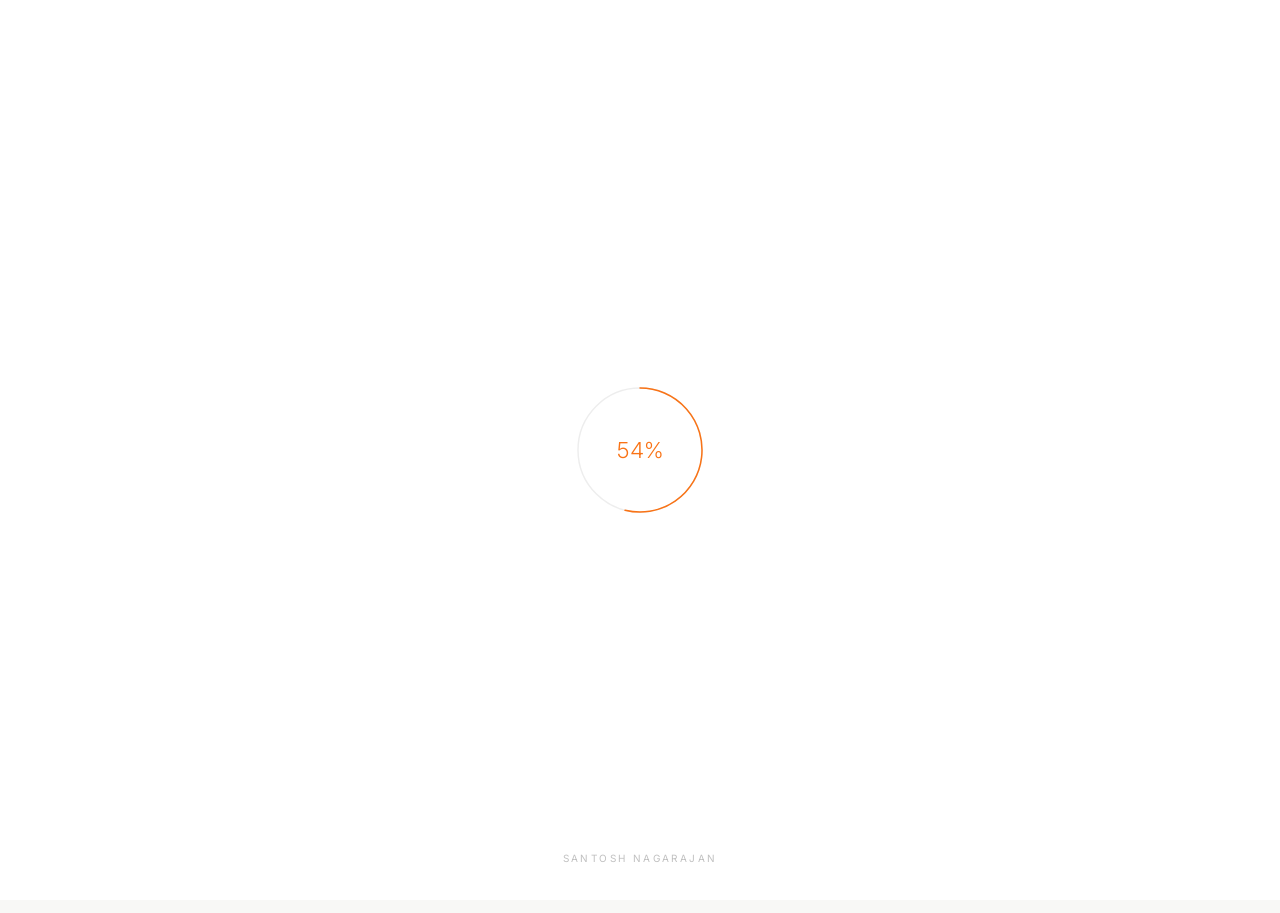
==== commit 5da168de: "Update print statement from 'Hello' to 'Goodbye'" ====
--- a/index.html
+++ b/index.html
@@ -1,5 +1,5 @@
 <!DOCTYPE html>
-<html lang="en" data-theme="light">
+<html lang="en">
 <head>
 <meta charset="UTF-8">
 <meta name="viewport" content="width=device-width, initial-scale=1.0">
@@ -8,136 +8,58 @@
 <link href="https://fonts.googleapis.com/css2?family=Inter:wght@300;400;500;600;700;800&display=swap" rel="stylesheet">
 <style>
 *{box-sizing:border-box;margin:0;padding:0;}
-html,body{font-family:'Inter',sans-serif;-webkit-font-smoothing:antialiased;cursor:none;overflow-x:hidden;}
+html,body{font-family:'Inter',sans-serif;-webkit-font-smoothing:antialiased;cursor:none;overflow-x:hidden;background:#f8f8f6;color:#111;}
 a{color:inherit;text-decoration:none;cursor:none;}
-
-/* ── PRELOADER ── */
-#preloader{
-  position:fixed;inset:0;z-index:9999;
-  background:#fff;
-  display:flex;align-items:center;justify-content:center;
-  transition:opacity .7s ease;
-}
-#preloader.fade{opacity:0;pointer-events:none;}
-
-/* Ring centred */
-#pl-rw{
-  position:absolute;
-  top:50%;left:50%;
-  transform:translate(-50%,-50%);
-  width:160px;height:160px;
-  transition:opacity .6s ease,transform .6s cubic-bezier(.16,1,.3,1);
-}
-#pl-rw.gone{
-  opacity:0;
-  transform:translate(-50%,-50%) scale(.88);
-}
-#pl-rw svg{display:block;width:160px;height:160px;}
-#pl-pct{
-  position:absolute;inset:0;
-  display:flex;align-items:center;justify-content:center;
-  font-size:26px;font-weight:300;
-  color:#F97316;letter-spacing:-.01em;
-  font-variant-numeric:tabular-nums;
-}
-
-/* Name at bottom */
-#pl-name{
-  position:absolute;
-  bottom:40px;left:0;right:0;
-  text-align:center;
-  font-size:11px;font-weight:400;
-  letter-spacing:.24em;text-transform:uppercase;
-  color:rgba(0,0,0,.28);white-space:nowrap;
-  opacity:0;transform:translateY(6px);
-  transition:opacity .8s ease,transform .8s cubic-bezier(.16,1,.3,1);
-}
+#pl{position:fixed;inset:0;z-index:9999;background:#fff;display:flex;align-items:center;justify-content:center;transition:opacity .7s ease;}
+#pl.fade{opacity:0;pointer-events:none;}
+#pl-rw{position:absolute;top:50%;left:50%;transform:translate(-50%,-50%);width:140px;height:140px;transition:opacity .6s ease,transform .6s cubic-bezier(.16,1,.3,1);}
+#pl-rw.gone{opacity:0;transform:translate(-50%,-50%) scale(.88);}
+#pl-rw svg{display:block;width:140px;height:140px;}
+#pl-pct{position:absolute;inset:0;display:flex;align-items:center;justify-content:center;font-size:22px;font-weight:300;color:#F97316;letter-spacing:-.01em;font-variant-numeric:tabular-nums;}
+#pl-name{position:absolute;bottom:36px;left:0;right:0;text-align:center;font-size:10px;font-weight:400;letter-spacing:.24em;text-transform:uppercase;color:rgba(0,0,0,.25);opacity:0;transform:translateY(5px);transition:opacity .8s ease,transform .8s cubic-bezier(.16,1,.3,1);}
 #pl-name.show{opacity:1;transform:translateY(0);}
-
-/* ── CURSOR ── */
-.cdot{position:fixed;z-index:9998;width:8px;height:8px;background:#F97316;pointer-events:none;transform:translate(-50%,-50%);animation:morph 4.5s cubic-bezier(.4,0,.2,1) infinite;}
-@keyframes morph{0%,15%{border-radius:50%;width:8px;height:8px;clip-path:none;background:#F97316;}33%,48%{border-radius:2px;width:8px;height:8px;clip-path:none;background:#FB923C;}66%,81%{border-radius:0;width:9px;height:9px;clip-path:polygon(50% 0%,0% 100%,100% 100%);background:#FDBA74;}100%{border-radius:50%;width:8px;height:8px;clip-path:none;background:#F97316;}}
-.cring{position:fixed;z-index:9997;width:32px;height:32px;border-radius:50%;border:1px solid rgba(249,115,22,.25);pointer-events:none;transform:translate(-50%,-50%);transition:width .4s cubic-bezier(.16,1,.3,1),height .4s,border-color .3s;}
-.cring.big{width:52px;height:52px;border-color:rgba(249,115,22,.45);}
-
-/* ── THEME ── */
-[data-theme="light"]{--bg:#fff;--border:#f0f0f0;--border2:#e8e8e8;--text:#111;--text2:#444;--text3:#999;--text4:#ccc;--about:#f5f5f0;--tgl:#f0f0f0;--tglb:#e8e8e8;--tglk:#aaa;}
-[data-theme="dark"]{--bg:#0c0c0c;--border:#1c1c1c;--border2:#242424;--text:#f0ede8;--text2:#555;--text3:#333;--text4:#222;--about:#111;--tgl:#1c1c1c;--tglb:#242424;--tglk:#555;}
-html,body{background:var(--bg);color:var(--text);transition:background .3s,color .3s;}
-
-/* ── LAYOUT ── */
-.wrap{display:grid;grid-template-columns:280px 1fr;min-height:100vh;}
-
-/* ── SIDEBAR ── */
-.sb{padding:36px 28px;position:sticky;top:0;height:100vh;display:flex;flex-direction:column;border-right:1px solid var(--border);overflow-y:auto;background:var(--bg);transition:border-color .3s,background .3s;}
-.sb-bio{font-size:14px;font-weight:300;line-height:1.8;margin-bottom:20px;color:var(--text2);}
-.sb-bio a{color:var(--text);border-bottom:1px solid var(--border2);padding-bottom:1px;transition:border-color .2s;}
-.sb-bio a:hover{border-bottom-color:var(--text);}
-.sb-div{height:1px;background:var(--border);margin:20px 0;}
-.sb-sec{font-size:12px;color:var(--text3);margin-bottom:8px;}
-.sb-links{display:flex;flex-direction:column;gap:5px;margin-bottom:20px;}
-.sb-link{font-size:14px;font-weight:300;color:var(--text2);transition:color .2s,transform .2s;display:inline-block;}
-.sb-link:hover{color:var(--text);transform:translateX(3px);}
-.sb-foot{margin-top:auto;padding-top:20px;display:flex;align-items:center;justify-content:space-between;}
-.sb-loc{font-size:13px;color:var(--text3);}
-.tgl{width:40px;height:22px;border-radius:100px;padding:3px;display:flex;align-items:center;cursor:none;border:1px solid var(--tglb);background:var(--tgl);transition:background .3s;}
-.tgl-k{width:14px;height:14px;border-radius:50%;background:var(--tglk);transition:transform .35s cubic-bezier(.16,1,.3,1);}
-[data-theme="dark"] .tgl-k{transform:translateX(18px);}
-
-/* ── MAIN ── */
-.mn{padding:32px;background:var(--bg);transition:background .3s;}
-.mn-head{margin-bottom:22px;}
-.mn-count{font-size:11px;letter-spacing:.1em;text-transform:uppercase;color:var(--text3);margin-bottom:2px;}
-.mn-sub{font-size:13px;font-weight:300;color:var(--text3);}
-
-/* ── BENTO ── */
-.bento{display:grid;grid-template-columns:1.4fr 1fr 1fr;gap:10px;}
-.c-vz{grid-column:1;grid-row:1/3;}
-.c-aa{grid-column:2;grid-row:1;}
-.c-ps{grid-column:3;grid-row:1;}
-.c-ot{grid-column:2/4;grid-row:2;}
-
-.bc{border-radius:18px;overflow:hidden;position:relative;cursor:none;transition:transform .45s cubic-bezier(.16,1,.3,1);}
-.bc:hover{transform:translateY(-4px) scale(1.003);}
-.bc::after{content:'';position:absolute;inset:0;background:radial-gradient(400px circle at var(--mx,50%) var(--my,50%),rgba(255,255,255,.06),transparent 40%);opacity:0;transition:opacity .3s;pointer-events:none;z-index:20;border-radius:18px;}
-.bc:hover::after{opacity:1;}
-.bc-in{padding:24px;display:flex;flex-direction:column;justify-content:space-between;position:relative;z-index:5;}
-.c-vz .bc-in{min-height:400px;}
-.c-aa .bc-in,.c-ps .bc-in{min-height:190px;}
-.c-ot .bc-in{min-height:150px;flex-direction:row;align-items:center;justify-content:space-between;}
-.bc-canvas{position:absolute;inset:0;width:100%;height:100%;z-index:1;}
-.bc-lbl{font-size:10px;letter-spacing:.1em;text-transform:uppercase;opacity:.4;margin-bottom:6px;}
-.bc-ttl{font-size:clamp(17px,2.5vw,24px);font-weight:600;line-height:1.0;letter-spacing:-.025em;margin-bottom:7px;}
-.bc-dsc{font-size:12px;font-weight:300;line-height:1.6;opacity:.55;max-width:240px;}
-.bc-tags{display:flex;gap:5px;margin-top:10px;flex-wrap:wrap;}
-.bc-tag{font-size:9px;letter-spacing:.05em;text-transform:uppercase;padding:2px 8px;border-radius:100px;}
-.bc-tag.l{background:rgba(255,255,255,.14);color:rgba(255,255,255,.8);}
-.bc-tag.d{background:rgba(0,0,0,.1);color:rgba(0,0,0,.5);}
-.bc-arr{position:absolute;top:16px;right:16px;width:26px;height:26px;border-radius:50%;display:flex;align-items:center;justify-content:center;opacity:0;transform:scale(.5) rotate(-45deg);transition:opacity .22s,transform .4s cubic-bezier(.16,1,.3,1);z-index:10;}
-.bc:hover .bc-arr{opacity:1;transform:scale(1) rotate(0);}
-.c-vz{background:#0d1220;color:#fff;}
-.c-aa{background:#d97706;color:#1c0900;}
-.c-ps{background:#1e1b4b;color:#fff;}
-.c-ot{background:#0a1a0e;color:#bbf7d0;}
-[data-theme="light"] .c-ot{background:#ecfdf5;color:#064e3b;}
-.ot-left{flex:1;}
-.ot-right{display:flex;flex-direction:column;gap:5px;align-items:flex-end;}
-.ot-item{font-size:11px;font-weight:300;opacity:.55;display:flex;align-items:center;gap:6px;}
-.ot-dot{width:3px;height:3px;border-radius:50%;background:currentColor;opacity:.5;flex-shrink:0;}
-
-/* About */
-.about{display:flex;align-items:center;justify-content:space-between;padding:16px 20px;border-radius:12px;background:var(--about);border:1px solid var(--border);margin-top:10px;transition:background .3s,transform .25s;}
+.cdot{position:fixed;z-index:9998;width:7px;height:7px;background:#F97316;pointer-events:none;transform:translate(-50%,-50%);border-radius:50%;}
+.cring{position:fixed;z-index:9997;width:28px;height:28px;border-radius:50%;border:1px solid rgba(249,115,22,.2);pointer-events:none;transform:translate(-50%,-50%);transition:width .4s cubic-bezier(.16,1,.3,1),height .4s,border-color .3s;}
+.cring.big{width:46px;height:46px;border-color:rgba(249,115,22,.4);}
+.wrap{display:grid;grid-template-columns:220px 1fr;min-height:100vh;}
+.sb{padding:28px 20px;position:sticky;top:0;height:100vh;display:flex;flex-direction:column;background:#fff;border-right:1px solid #ebebeb;overflow-y:auto;}
+.sb-bio{font-size:12px;font-weight:300;line-height:1.7;color:#666;margin-bottom:20px;}
+.sb-div{height:1px;background:#ebebeb;margin:16px 0;}
+.sb-sec{font-size:10px;letter-spacing:.08em;text-transform:uppercase;color:#bbb;margin-bottom:8px;}
+.cs-links{display:flex;flex-direction:column;gap:1px;margin-bottom:16px;}
+.cs-link{font-size:12px;font-weight:400;color:#888;padding:5px 8px;border-radius:5px;transition:color .15s,background .15s;display:block;}
+.cs-link:hover{color:#111;background:#f5f5f3;}
+.cs-link.active{color:#F97316;background:rgba(249,115,22,.06);border:1px dashed rgba(249,115,22,.3);}
+.sb-links{display:flex;flex-direction:column;gap:3px;margin-bottom:16px;}
+.sb-link{font-size:12px;font-weight:300;color:#999;transition:color .15s,transform .15s;display:inline-block;padding:2px 0;}
+.sb-link:hover{color:#111;transform:translateX(2px);}
+.sb-foot{margin-top:auto;padding-top:16px;display:flex;align-items:center;justify-content:space-between;}
+.sb-loc{font-size:11px;color:#bbb;}
+.tgl{width:36px;height:20px;border-radius:100px;padding:3px;display:flex;align-items:center;cursor:none;border:1px solid #e0e0e0;background:#f0f0f0;}
+.tgl-k{width:12px;height:12px;border-radius:50%;background:#bbb;transition:transform .3s cubic-bezier(.16,1,.3,1);}
+.mn{padding:24px;overflow-y:auto;}
+.mn-head{display:flex;align-items:center;justify-content:space-between;margin-bottom:14px;}
+.mn-title{font-size:11px;letter-spacing:.08em;text-transform:uppercase;color:#bbb;}
+.view-link{font-size:11px;color:#bbb;display:flex;align-items:center;gap:4px;border-bottom:1px solid #eee;padding-bottom:1px;cursor:none;transition:color .2s,gap .2s;}
+.view-link:hover{color:#111;gap:7px;border-bottom-color:#111;}
+.bento{display:grid;grid-template-columns:repeat(3,1fr);gap:8px;}
+.bc{border-radius:14px;overflow:hidden;position:relative;cursor:none;background:#fff;transition:transform .35s cubic-bezier(.16,1,.3,1),box-shadow .35s;box-shadow:0 1px 3px rgba(0,0,0,.06);}
+.bc:hover{transform:translateY(-3px);box-shadow:0 8px 24px rgba(0,0,0,.1);}
+.span2c{grid-column:span 2;}
+.span2r{grid-row:span 2;}
+.bc-arr{position:absolute;top:12px;right:12px;width:24px;height:24px;border-radius:50%;background:rgba(255,255,255,.9);display:flex;align-items:center;justify-content:center;opacity:0;transform:scale(.6);transition:opacity .2s,transform .3s cubic-bezier(.16,1,.3,1);z-index:5;}
+.bc:hover .bc-arr{opacity:1;transform:scale(1);}
+.bc-app{display:flex;gap:14px;padding:16px;align-items:center;min-height:90px;}
+.bc-app-icon{width:48px;height:48px;border-radius:12px;background:#f0f0ee;flex-shrink:0;display:flex;align-items:center;justify-content:center;font-size:18px;}
+.about{display:flex;align-items:center;justify-content:space-between;padding:14px 18px;border-radius:10px;background:#fff;border:1px solid #ebebeb;margin-top:8px;transition:transform .25s;}
 .about:hover{transform:translateY(-1px);}
 .about-l{display:flex;align-items:center;gap:10px;}
-.about-av{width:32px;height:32px;border-radius:50%;background:var(--border2);display:flex;align-items:center;justify-content:center;font-size:11px;font-weight:500;color:var(--text2);flex-shrink:0;transition:transform .3s;}
-.about:hover .about-av{transform:scale(1.1) rotate(5deg);}
-.about-name{font-size:12px;font-weight:500;color:var(--text);}
-.about-sub{font-size:11px;font-weight:300;color:var(--text2);}
-.about-cta{font-size:11px;color:var(--text);display:flex;align-items:center;gap:4px;border-bottom:1px solid var(--border2);padding-bottom:1px;cursor:none;transition:gap .2s,border-color .2s;white-space:nowrap;}
-.about-cta:hover{gap:8px;border-bottom-color:var(--text);}
-
-/* ── FOOTER ── */
-.footer{background:#0a0a0a;overflow:hidden;padding:72px 0 0;}
+.about-av{width:28px;height:28px;border-radius:50%;background:#f0f0ee;display:flex;align-items:center;justify-content:center;font-size:10px;font-weight:600;color:#999;flex-shrink:0;}
+.about-name{font-size:12px;font-weight:500;color:#111;}
+.about-sub{font-size:11px;font-weight:300;color:#999;}
+.about-cta{font-size:11px;color:#111;display:flex;align-items:center;gap:4px;border-bottom:1px solid #e0e0e0;padding-bottom:1px;cursor:none;transition:gap .2s;white-space:nowrap;}
+.about-cta:hover{gap:7px;border-bottom-color:#111;}
+.footer{background:#0a0a0a;overflow:hidden;padding:60px 0 0;margin-top:8px;}
 .mqw{overflow:hidden;width:100%;}
 .mq{display:flex;white-space:nowrap;}
 .mq.fwd{animation:mfwd 14s linear infinite;}
@@ -146,32 +68,30 @@
 .mqr{display:flex;}
 @keyframes mfwd{0%{transform:translateX(0);}100%{transform:translateX(-50%);}}
 @keyframes mrev{0%{transform:translateX(-50%);}100%{transform:translateX(0);}}
-.mqt{font-size:clamp(52px,8vw,100px);font-weight:800;letter-spacing:-.04em;line-height:.92;color:#fff;white-space:nowrap;padding-right:.25em;user-select:none;}
-.mqt.out{-webkit-text-stroke:1px rgba(255,255,255,.18);color:transparent;}
-.mqt.dim{color:rgba(255,255,255,.07);}
-.mqs{font-size:clamp(20px,2.5vw,40px);align-self:center;padding-right:.25em;color:rgba(249,115,22,.5);user-select:none;}
-.footer-email{padding:24px 48px 0;}
-.femail{font-size:clamp(14px,2vw,24px);font-weight:300;color:rgba(255,255,255,.4);letter-spacing:-.01em;transition:color .3s;display:inline-block;position:relative;cursor:none;}
+.mqt{font-size:clamp(44px,7vw,88px);font-weight:800;letter-spacing:-.04em;line-height:.92;color:#fff;white-space:nowrap;padding-right:.25em;user-select:none;}
+.mqt.out{-webkit-text-stroke:1px rgba(255,255,255,.15);color:transparent;}
+.mqt.dim{color:rgba(255,255,255,.06);}
+.mqs{font-size:clamp(18px,2.5vw,36px);align-self:center;padding-right:.25em;color:rgba(249,115,22,.45);user-select:none;}
+.footer-email{padding:20px 40px 0;}
+.femail{font-size:clamp(13px,1.8vw,22px);font-weight:300;color:rgba(255,255,255,.38);cursor:none;display:inline-block;position:relative;transition:color .3s;}
 .femail::after{content:'';position:absolute;bottom:-3px;left:0;right:0;height:1px;background:rgba(255,255,255,.2);transform:scaleX(0);transform-origin:left;transition:transform .4s cubic-bezier(.16,1,.3,1);}
 .femail:hover{color:#fff;}
 .femail:hover::after{transform:scaleX(1);}
-.footer-bar{padding:28px 48px;display:flex;align-items:center;justify-content:space-between;border-top:1px solid rgba(255,255,255,.05);margin-top:28px;}
-.footer-socials{display:flex;gap:20px;}
-.fsoc{font-size:11px;letter-spacing:.08em;text-transform:uppercase;color:rgba(255,255,255,.2);transition:color .2s;cursor:none;}
+.footer-bar{padding:24px 40px;display:flex;align-items:center;justify-content:space-between;border-top:1px solid rgba(255,255,255,.05);margin-top:24px;}
+.footer-socials{display:flex;gap:18px;}
+.fsoc{font-size:10px;letter-spacing:.08em;text-transform:uppercase;color:rgba(255,255,255,.2);transition:color .2s;cursor:none;}
 .fsoc:hover{color:rgba(255,255,255,.6);}
-.avail{display:flex;align-items:center;gap:7px;font-size:11px;letter-spacing:.06em;text-transform:uppercase;color:rgba(110,231,183,.7);background:rgba(6,78,59,.25);border:1px solid rgba(110,231,183,.12);padding:5px 12px;border-radius:100px;}
-.avail-dot{width:5px;height:5px;border-radius:50%;background:#6ee7b7;animation:pulse 2s ease infinite;}
+.avail{display:flex;align-items:center;gap:6px;font-size:10px;letter-spacing:.06em;text-transform:uppercase;color:rgba(110,231,183,.7);background:rgba(6,78,59,.25);border:1px solid rgba(110,231,183,.12);padding:4px 10px;border-radius:100px;}
+.avail-dot{width:4px;height:4px;border-radius:50%;background:#6ee7b7;animation:pulse 2s ease infinite;}
 @keyframes pulse{0%,100%{opacity:1;}50%{opacity:.3;}}
-.fcopy{font-size:11px;color:rgba(255,255,255,.14);font-weight:300;}
+.fcopy{font-size:10px;color:rgba(255,255,255,.14);font-weight:300;}
 </style>
 </head>
 <body>
-
-<!-- ── PRELOADER ── -->
-<div id="preloader">
+<div id="pl">
   <div id="pl-rw">
-    <svg viewBox="0 0 160 160" fill="none">
-      <circle cx="80" cy="80" r="72" stroke="rgba(0,0,0,0.07)" stroke-width="1.5"/>
+    <svg viewBox="0 0 140 140" fill="none">
+      <circle cx="70" cy="70" r="62" stroke="rgba(0,0,0,0.07)" stroke-width="1.5"/>
       <path id="pl-arc" stroke="#F97316" stroke-width="1.5" stroke-linecap="round" fill="none"/>
     </svg>
     <div id="pl-pct">0%</div>
@@ -183,13 +103,18 @@
 <div class="cring" id="cr"></div>
 
 <div class="wrap">
-
-  <!-- SIDEBAR -->
   <aside class="sb">
-    <p class="sb-bio">
-      Santosh Nagarajan is a senior product designer with 10+ years in enterprise and healthcare. Interested in AI products, complex workflows, and experiences that feel fast and obvious.<br><br>
-      Currently at <a href="#" class="h">@Aarista</a>. Previously <a href="#" class="h">@Verizon</a>, <a href="#" class="h">@Publicis Sapient</a>, <a href="#" class="h">@Tata Elxsi</a>.
-    </p>
+    <p class="sb-bio">Santosh Nagarajan is a senior product designer with 10+ years in enterprise and healthcare. Interested in AI products, complex workflows, and experiences that feel fast and obvious.</p>
+    <div class="sb-div"></div>
+    <div class="sb-sec">Case Studies</div>
+    <div class="cs-links">
+      <a href="verizon.html" class="cs-link active h">Verizon Prepaid Instant Pay</a>
+      <a href="#" class="cs-link h">Verizon Plans Page</a>
+      <a href="#" class="cs-link h">Aarista EMR Saas</a>
+      <a href="#" class="cs-link h">Nescafe Coffee Machine</a>
+      <a href="#" class="cs-link h">ACT TV UI</a>
+      <a href="#" class="cs-link h">Mobil UX Research</a>
+    </div>
     <div class="sb-div"></div>
     <div class="sb-sec">Other Spaces</div>
     <div class="sb-links">
@@ -202,297 +127,151 @@
       <a href="mailto:santosh@santoshdesign.in" class="sb-link h">Email</a>
     </div>
     <div class="sb-foot">
-      <span class="sb-loc">Vancouver, BC</span>
+      <span class="sb-loc">Vancouver BC</span>
       <div class="tgl h" id="tgl"><div class="tgl-k"></div></div>
     </div>
   </aside>
 
-  <!-- MAIN -->
   <main class="mn">
     <div class="mn-head">
-      <div class="mn-count">Selected work · 2016–2025</div>
-      <div class="mn-sub">Enterprise · Healthcare · AI products</div>
+      <div class="mn-title">Selected work · 2016–2025</div>
+      <a href="verizon.html" class="view-link h">View Case Study <svg width="10" height="10" viewBox="0 0 10 10" fill="none"><path d="M2 8L8 2M8 2H3M8 2v5" stroke="currentColor" stroke-width="1.2" stroke-linecap="round" stroke-linejoin="round"/></svg></a>
     </div>
 
     <div class="bento">
 
-      <!-- VERIZON -->
-      <a href="verizon.html" class="bc c-vz h">
-        <canvas class="bc-canvas" id="cvz"></canvas>
-        <div class="bc-in">
-          <div>
-            <div class="bc-lbl">Verizon · 2020–2025</div>
-            <div class="bc-ttl">Prepaid<br>Instant Pay</div>
-            <div class="bc-dsc">High-stakes payment flow for 10M+ prepaid customers.</div>
-            <div class="bc-tags"><span class="bc-tag l">Shipped 2024</span><span class="bc-tag l">10M+ users</span></div>
-          </div>
-          <div style="margin-top:auto;padding-top:16px;">
-            <div style="font-size:10px;opacity:.28;letter-spacing:.08em;text-transform:uppercase;margin-bottom:3px;">Impact</div>
-            <div style="font-size:38px;font-weight:700;letter-spacing:-.04em;opacity:.85;line-height:1;">25%</div>
-            <div style="font-size:11px;opacity:.35;font-weight:300;">fewer transaction errors</div>
-          </div>
-        </div>
-        <div class="bc-arr" style="background:rgba(255,255,255,.14);">
-          <svg width="11" height="11" viewBox="0 0 11 11" fill="none"><path d="M2 10L10 2M10 2H4M10 2v6" stroke="white" stroke-width="1.5" stroke-linecap="round" stroke-linejoin="round"/></svg>
-        </div>
-      </a>
-
-      <!-- AARISTA -->
-      <a href="aarista.html" class="bc c-aa h">
-        <canvas class="bc-canvas" id="caa"></canvas>
-        <div class="bc-in">
-          <div>
-            <div class="bc-lbl">Aarista · 2025</div>
-            <div class="bc-ttl">Physician<br>Rounding</div>
-            <div class="bc-dsc">Mission-critical scheduling across skilled nursing facilities.</div>
-            <div class="bc-tags"><span class="bc-tag d">Healthcare AI</span><span class="bc-tag d">Shipped</span></div>
-          </div>
-        </div>
-        <div class="bc-arr" style="background:rgba(0,0,0,.1);">
-          <svg width="11" height="11" viewBox="0 0 11 11" fill="none"><path d="M2 10L10 2M10 2H4M10 2v6" stroke="#1c0900" stroke-width="1.5" stroke-linecap="round" stroke-linejoin="round"/></svg>
-        </div>
-      </a>
-
-      <!-- PUBLICIS -->
-      <a href="publicis.html" class="bc c-ps h">
-        <canvas class="bc-canvas" id="cps"></canvas>
-        <div class="bc-in">
-          <div>
-            <div class="bc-lbl">Publicis · 2016–2020</div>
-            <div class="bc-ttl">Enterprise<br>Design Systems</div>
-            <div class="bc-dsc">Financial services and retail globally.</div>
-            <div class="bc-tags"><span class="bc-tag l">4 Years</span><span class="bc-tag l">NDA</span></div>
-          </div>
-        </div>
-        <div class="bc-arr" style="background:rgba(255,255,255,.14);">
-          <svg width="11" height="11" viewBox="0 0 11 11" fill="none"><path d="M2 10L10 2M10 2H4M10 2v6" stroke="white" stroke-width="1.5" stroke-linecap="round" stroke-linejoin="round"/></svg>
-        </div>
-      </a>
-
-      <!-- OTHER -->
-      <a href="#" class="bc c-ot h">
-        <canvas class="bc-canvas" id="cot"></canvas>
-        <div class="bc-in">
-          <div class="ot-left">
-            <div class="bc-lbl">Other work</div>
-            <div class="bc-ttl" style="font-size:17px;">More Projects</div>
-          </div>
-          <div class="ot-right">
-            <div class="ot-item"><span class="ot-dot"></span>Tata Elxsi · Automotive UX · 2014–2016</div>
-            <div class="ot-item"><span class="ot-dot"></span>Nescafe · Brand · Publicis</div>
-            <div class="ot-item"><span class="ot-dot"></span>Titan · Design System · NID</div>
-          </div>
-        </div>
-        <div class="bc-arr" style="background:rgba(110,231,183,.15);">
-          <svg width="11" height="11" viewBox="0 0 11 11" fill="none"><path d="M2 10L10 2M10 2H4M10 2v6" stroke="#6ee7b7" stroke-width="1.5" stroke-linecap="round" stroke-linejoin="round"/></svg>
-        </div>
-      </a>
-
-    </div>
-
-    <!-- ABOUT STRIP -->
+      <!-- Titan — tall left spanning 2 rows -->
+      <a href="#" class="bc span2r h" style="background:#111;">
+        <div style="padding:24px;height:100%;display:flex;flex-direction:column;justify-content:space-between;min-height:300px;">
+          <div>
+            <div style="font-size:9px;letter-spacing:.1em;text-transform:uppercase;color:rgba(255,255,255,.3);margin-bottom:10px;">NID Thesis · 2020</div>
+            <div style="font-size:28px;font-weight:700;color:#fff;letter-spacing:-.03em;line-height:1.05;">Titan<br>Design<br>System</div>
+          </div>
+          <div style="display:flex;gap:5px;flex-wrap:wrap;">
+            <span style="font-size:9px;letter-spacing:.06em;text-transform:uppercase;background:rgba(255,255,255,.09);color:rgba(255,255,255,.5);padding:2px 8px;border-radius:100px;">Design Systems</span>
+            <span style="font-size:9px;letter-spacing:.06em;text-transform:uppercase;background:rgba(255,255,255,.09);color:rgba(255,255,255,.5);padding:2px 8px;border-radius:100px;">Wearables</span>
+          </div>
+        </div>
+        <div class="bc-arr"><svg width="10" height="10" viewBox="0 0 10 10" fill="none"><path d="M2 8L8 2M8 2H3M8 2v5" stroke="#111" stroke-width="1.3" stroke-linecap="round" stroke-linejoin="round"/></svg></div>
+      </a>
+
+      <!-- Verizon — top right wide -->
+      <a href="verizon.html" class="bc span2c h" style="background:#0d1220;">
+        <div style="padding:20px;display:flex;align-items:center;justify-content:space-between;min-height:100px;">
+          <div>
+            <div style="font-size:9px;letter-spacing:.1em;text-transform:uppercase;color:rgba(255,255,255,.3);margin-bottom:6px;">Verizon · 2024</div>
+            <div style="font-size:18px;font-weight:700;color:#fff;letter-spacing:-.02em;line-height:1.1;">Prepaid Instant Pay</div>
+          </div>
+          <div style="display:flex;align-items:center;gap:16px;flex-shrink:0;">
+            <div style="text-align:center;">
+              <div style="font-size:26px;font-weight:700;color:#F97316;letter-spacing:-.04em;line-height:1;">25%</div>
+              <div style="font-size:9px;color:rgba(255,255,255,.3);letter-spacing:.04em;margin-top:1px;">error reduction</div>
+            </div>
+            <div style="width:1px;height:28px;background:rgba(255,255,255,.08);"></div>
+            <div style="text-align:center;">
+              <div style="font-size:26px;font-weight:700;color:#fff;letter-spacing:-.04em;line-height:1;">10M+</div>
+              <div style="font-size:9px;color:rgba(255,255,255,.3);letter-spacing:.04em;margin-top:1px;">users</div>
+            </div>
+          </div>
+        </div>
+        <div class="bc-arr" style="background:rgba(255,255,255,.12);"><svg width="10" height="10" viewBox="0 0 10 10" fill="none"><path d="M2 8L8 2M8 2H3M8 2v5" stroke="white" stroke-width="1.3" stroke-linecap="round" stroke-linejoin="round"/></svg></div>
+      </a>
+
+      <!-- Aarista -->
+      <a href="#" class="bc h" style="background:#d97706;">
+        <div style="padding:16px;min-height:120px;display:flex;flex-direction:column;justify-content:space-between;">
+          <div>
+            <div style="font-size:9px;letter-spacing:.1em;text-transform:uppercase;color:rgba(28,10,0,.45);margin-bottom:5px;">Aarista · 2025</div>
+            <div style="font-size:16px;font-weight:700;color:#1c0900;letter-spacing:-.02em;line-height:1.1;">Physician<br>Rounding</div>
+          </div>
+          <span style="font-size:9px;letter-spacing:.06em;text-transform:uppercase;background:rgba(0,0,0,.1);color:rgba(28,10,0,.55);padding:2px 8px;border-radius:100px;display:inline-block;">Healthcare AI</span>
+        </div>
+        <div class="bc-arr" style="background:rgba(0,0,0,.1);"><svg width="10" height="10" viewBox="0 0 10 10" fill="none"><path d="M2 8L8 2M8 2H3M8 2v5" stroke="#1c0900" stroke-width="1.3" stroke-linecap="round" stroke-linejoin="round"/></svg></div>
+      </a>
+
+      <!-- ACT TV UI -->
+      <a href="#" class="bc h" style="background:#1e1b4b;">
+        <div style="padding:16px;min-height:120px;display:flex;flex-direction:column;justify-content:space-between;">
+          <div>
+            <div style="font-size:9px;letter-spacing:.1em;text-transform:uppercase;color:rgba(255,255,255,.28);margin-bottom:5px;">ACT · 2019</div>
+            <div style="font-size:16px;font-weight:700;color:#fff;letter-spacing:-.02em;line-height:1.1;">A.I. Travel<br>Assistant UI</div>
+          </div>
+          <span style="font-size:9px;letter-spacing:.06em;text-transform:uppercase;background:rgba(255,255,255,.1);color:rgba(255,255,255,.6);padding:2px 8px;border-radius:100px;display:inline-block;">TV · Dark/Light</span>
+        </div>
+        <div class="bc-arr" style="background:rgba(255,255,255,.14);"><svg width="10" height="10" viewBox="0 0 10 10" fill="none"><path d="M2 8L8 2M8 2H3M8 2v5" stroke="white" stroke-width="1.3" stroke-linecap="round" stroke-linejoin="round"/></svg></div>
+      </a>
+
+      <!-- Nescafe -->
+      <a href="#" class="bc h">
+        <div class="bc-app">
+          <div class="bc-app-icon">☕</div>
+          <div>
+            <div style="font-size:13px;font-weight:600;color:#111;letter-spacing:-.01em;margin-bottom:2px;">Nescafé Coffee Machine</div>
+            <div style="font-size:11px;font-weight:300;color:#888;line-height:1.4;">Brand + iconography for connected appliance</div>
+          </div>
+        </div>
+        <div class="bc-arr"><svg width="10" height="10" viewBox="0 0 10 10" fill="none"><path d="M2 8L8 2M8 2H3M8 2v5" stroke="#111" stroke-width="1.3" stroke-linecap="round" stroke-linejoin="round"/></svg></div>
+      </a>
+
+      <!-- Mobil — wide bottom -->
+      <a href="#" class="bc span2c h" style="background:#111;">
+        <div style="padding:20px;display:flex;align-items:center;justify-content:space-between;min-height:90px;">
+          <div>
+            <div style="font-size:9px;letter-spacing:.1em;text-transform:uppercase;color:rgba(255,255,255,.28);margin-bottom:5px;">ExxonMobil · UX Research</div>
+            <div style="font-size:18px;font-weight:700;color:#fff;letter-spacing:-.02em;">Mobil Food on the Go</div>
+          </div>
+          <div style="display:flex;gap:5px;">
+            <div style="width:30px;height:30px;border-radius:7px;background:rgba(255,255,255,.05);display:flex;align-items:center;justify-content:center;font-size:13px;">🔴</div>
+            <div style="width:30px;height:30px;border-radius:7px;background:rgba(255,255,255,.05);display:flex;align-items:center;justify-content:center;font-size:13px;">🟡</div>
+          </div>
+        </div>
+        <div class="bc-arr" style="background:rgba(255,255,255,.1);"><svg width="10" height="10" viewBox="0 0 10 10" fill="none"><path d="M2 8L8 2M8 2H3M8 2v5" stroke="white" stroke-width="1.3" stroke-linecap="round" stroke-linejoin="round"/></svg></div>
+      </a>
+
+    </div>
+
     <div class="about h">
       <div class="about-l">
         <div class="about-av">SN</div>
         <div>
           <div class="about-name">Masters in Information Design · NID India</div>
-          <div class="about-sub">10+ years enterprise · Vancouver BC · Canadian PR</div>
+          <div class="about-sub">10+ years · Vancouver BC · Canadian PR</div>
         </div>
       </div>
-      <a href="about.html" class="about-cta h">
-        More about me
-        <svg width="10" height="10" viewBox="0 0 10 10" fill="none"><path d="M1 9L9 1M9 1H3M9 1v6" stroke="currentColor" stroke-width="1.3" stroke-linecap="round" stroke-linejoin="round"/></svg>
-      </a>
-    </div>
-
-    <!-- FOOTER -->
+      <a href="about.html" class="about-cta h">More about me <svg width="10" height="10" viewBox="0 0 10 10" fill="none"><path d="M1 9L9 1M9 1H3M9 1v6" stroke="currentColor" stroke-width="1.3" stroke-linecap="round" stroke-linejoin="round"/></svg></a>
+    </div>
+
     <div class="footer" id="footer">
-      <div class="mqw">
-        <div class="mq fwd" id="mq1">
-          <div class="mqr"><span class="mqt">Get in touch</span><span class="mqs">✦</span><span class="mqt out">Get in touch</span><span class="mqs">✦</span><span class="mqt">Get in touch</span><span class="mqs">✦</span><span class="mqt out">Get in touch</span><span class="mqs">✦</span></div>
-          <div class="mqr" aria-hidden="true"><span class="mqt">Get in touch</span><span class="mqs">✦</span><span class="mqt out">Get in touch</span><span class="mqs">✦</span><span class="mqt">Get in touch</span><span class="mqs">✦</span><span class="mqt out">Get in touch</span><span class="mqs">✦</span></div>
-        </div>
-      </div>
-      <div class="mqw" style="margin-top:-0.05em;">
-        <div class="mq rev" id="mq2">
-          <div class="mqr"><span class="mqt out">Let's work</span><span class="mqs" style="color:rgba(249,115,22,.3);">◆</span><span class="mqt dim">Let's work</span><span class="mqs" style="color:rgba(249,115,22,.3);">◆</span><span class="mqt out">Let's work</span><span class="mqs" style="color:rgba(249,115,22,.3);">◆</span><span class="mqt dim">Let's work</span><span class="mqs" style="color:rgba(249,115,22,.3);">◆</span></div>
-          <div class="mqr" aria-hidden="true"><span class="mqt out">Let's work</span><span class="mqs" style="color:rgba(249,115,22,.3);">◆</span><span class="mqt dim">Let's work</span><span class="mqs" style="color:rgba(249,115,22,.3);">◆</span><span class="mqt out">Let's work</span><span class="mqs" style="color:rgba(249,115,22,.3);">◆</span><span class="mqt dim">Let's work</span><span class="mqs" style="color:rgba(249,115,22,.3);">◆</span></div>
-        </div>
-      </div>
-      <div class="footer-email">
-        <a href="mailto:santosh@santoshdesign.in" class="femail h">santosh@santoshdesign.in</a>
-      </div>
+      <div class="mqw"><div class="mq fwd" id="mq1"><div class="mqr"><span class="mqt">Get in touch</span><span class="mqs">✦</span><span class="mqt out">Get in touch</span><span class="mqs">✦</span><span class="mqt">Get in touch</span><span class="mqs">✦</span><span class="mqt out">Get in touch</span><span class="mqs">✦</span></div><div class="mqr" aria-hidden="true"><span class="mqt">Get in touch</span><span class="mqs">✦</span><span class="mqt out">Get in touch</span><span class="mqs">✦</span><span class="mqt">Get in touch</span><span class="mqs">✦</span><span class="mqt out">Get in touch</span><span class="mqs">✦</span></div></div></div>
+      <div class="mqw" style="margin-top:-.05em;"><div class="mq rev" id="mq2"><div class="mqr"><span class="mqt out">Let's work</span><span class="mqs" style="color:rgba(249,115,22,.3);">◆</span><span class="mqt dim">Let's work</span><span class="mqs" style="color:rgba(249,115,22,.3);">◆</span><span class="mqt out">Let's work</span><span class="mqs" style="color:rgba(249,115,22,.3);">◆</span><span class="mqt dim">Let's work</span><span class="mqs" style="color:rgba(249,115,22,.3);">◆</span></div><div class="mqr" aria-hidden="true"><span class="mqt out">Let's work</span><span class="mqs" style="color:rgba(249,115,22,.3);">◆</span><span class="mqt dim">Let's work</span><span class="mqs" style="color:rgba(249,115,22,.3);">◆</span><span class="mqt out">Let's work</span><span class="mqs" style="color:rgba(249,115,22,.3);">◆</span><span class="mqt dim">Let's work</span><span class="mqs" style="color:rgba(249,115,22,.3);">◆</span></div></div></div>
+      <div class="footer-email"><a href="mailto:santosh@santoshdesign.in" class="femail h">santosh@santoshdesign.in</a></div>
       <div class="footer-bar">
-        <div class="footer-socials">
-          <a href="https://linkedin.com/in/santosh27" class="fsoc h">LinkedIn</a>
-          <a href="#" class="fsoc h">Contra</a>
-          <a href="assets/Santosh_Resume.pdf" class="fsoc h">Resume</a>
-        </div>
+        <div class="footer-socials"><a href="https://linkedin.com/in/santosh27" class="fsoc h">LinkedIn</a><a href="#" class="fsoc h">Contra</a><a href="assets/Santosh_Resume.pdf" class="fsoc h">Resume</a></div>
         <div class="avail"><span class="avail-dot"></span>Open to opportunities</div>
         <div class="fcopy">© 2025 Santosh Nagarajan</div>
       </div>
     </div>
-
   </main>
 </div>
 
 <script>
-/* ── PRELOADER ── */
 (function(){
-  const DURATION=3200, R=72, CX=80, CY=80;
-
-  function ease(t){ return t<.5?2*t*t:-1+(4-2*t)*t; }
-
-  function arcPath(p){
-    if(p<=0)return '';
-    if(p>=1)p=0.9999;
-    const start=-Math.PI/2;
-    const end=start+Math.PI*2*p;
-    const x1=CX+R*Math.cos(start), y1=CY+R*Math.sin(start);
-    const x2=CX+R*Math.cos(end),   y2=CY+R*Math.sin(end);
-    const large=p>0.5?1:0;
-    return `M ${x1} ${y1} A ${R} ${R} 0 ${large} 1 ${x2} ${y2}`;
-  }
-
-  const arc=document.getElementById('pl-arc');
-  const pct=document.getElementById('pl-pct');
-  const rw =document.getElementById('pl-rw');
-  const nm =document.getElementById('pl-name');
-  const pl =document.getElementById('preloader');
-
-  const start=performance.now();
-
-  function tick(now){
-    const elapsed=now-start;
-    const raw=Math.min(1, elapsed/DURATION);
-    const p=ease(raw);
-
-    arc.setAttribute('d', arcPath(p));
-    pct.textContent=Math.round(p*100)+'%';
-
-    if(raw>0.4) nm.classList.add('show');
-
-    if(raw<1){
-      requestAnimationFrame(tick);
-    } else {
-      arc.setAttribute('d', arcPath(0.9999));
-      pct.textContent='100%';
-
-      setTimeout(()=>{
-        rw.classList.add('gone');
-        setTimeout(()=>{
-          pl.classList.add('fade');
-          setTimeout(()=>{ pl.style.display='none'; }, 800);
-        }, 1000);
-      }, 350);
-    }
-  }
-
+  const DURATION=3000,R=62,CX=70,CY=70;
+  function ease(t){return t<.5?2*t*t:-1+(4-2*t)*t;}
+  function arc(p){if(p<=0)return '';if(p>=1)p=.9999;const s=-Math.PI/2,e=s+Math.PI*2*p,x1=CX+R*Math.cos(s),y1=CY+R*Math.sin(s),x2=CX+R*Math.cos(e),y2=CY+R*Math.sin(e);return `M ${x1} ${y1} A ${R} ${R} 0 ${p>.5?1:0} 1 ${x2} ${y2}`;}
+  const arcEl=document.getElementById('pl-arc'),pctEl=document.getElementById('pl-pct'),rwEl=document.getElementById('pl-rw'),nmEl=document.getElementById('pl-name'),plEl=document.getElementById('pl');
+  const t0=performance.now();
+  function tick(now){const raw=Math.min(1,(now-t0)/DURATION),p=ease(raw);arcEl.setAttribute('d',arc(p));pctEl.textContent=Math.round(p*100)+'%';if(raw>.38)nmEl.classList.add('show');if(raw<1){requestAnimationFrame(tick);}else{arcEl.setAttribute('d',arc(.9999));pctEl.textContent='100%';setTimeout(()=>{rwEl.classList.add('gone');setTimeout(()=>{plEl.classList.add('fade');setTimeout(()=>plEl.style.display='none',800);},900);},300);}}
   requestAnimationFrame(tick);
 })();
-
-/* ── CURSOR ── */
-const cd=document.getElementById('cd'), cr=document.getElementById('cr');
-let mx=-100, my=-100, rx=-100, ry=-100;
-document.addEventListener('mousemove', e=>{ mx=e.clientX; my=e.clientY; });
-(function loop(){
-  cd.style.left=mx+'px'; cd.style.top=my+'px';
-  rx+=(mx-rx)*0.085; ry+=(my-ry)*0.085;
-  cr.style.left=rx+'px'; cr.style.top=ry+'px';
-  requestAnimationFrame(loop);
-})();
-document.querySelectorAll('.h').forEach(el=>{
-  el.addEventListener('mouseenter', ()=>cr.classList.add('big'));
-  el.addEventListener('mouseleave', ()=>cr.classList.remove('big'));
-});
-document.querySelectorAll('.bc').forEach(card=>{
-  card.addEventListener('mousemove', e=>{
-    const r=card.getBoundingClientRect();
-    card.style.setProperty('--mx', ((e.clientX-r.left)/r.width*100).toFixed(1)+'%');
-    card.style.setProperty('--my', ((e.clientY-r.top)/r.height*100).toFixed(1)+'%');
-  });
-});
-
-/* ── THEME ── */
-const html=document.documentElement, tgl=document.getElementById('tgl');
-let dark=localStorage.getItem('sn-theme')==='dark';
-function applyTheme(){ html.setAttribute('data-theme', dark?'dark':'light'); localStorage.setItem('sn-theme', dark?'dark':'light'); }
-applyTheme();
-tgl.addEventListener('click', ()=>{ dark=!dark; applyTheme(); });
-
-/* ── FOOTER MARQUEE ── */
-const mq1=document.getElementById('mq1'), mq2=document.getElementById('mq2');
-document.getElementById('footer').addEventListener('mouseenter', ()=>{ mq1.style.animationDuration='32s'; mq2.style.animationDuration='42s'; });
-document.getElementById('footer').addEventListener('mouseleave', ()=>{ mq1.style.animationDuration='14s'; mq2.style.animationDuration='18s'; });
-
-/* ── CANVAS ANIMATIONS ── */
-function fit(c){ const r=c.parentElement.getBoundingClientRect(); c.width=r.width*2; c.height=r.height*2; c.style.width=r.width+'px'; c.style.height=r.height+'px'; }
-
-/* VERIZON — orbiting dots */
-(function(){
-  const c=document.getElementById('cvz'); if(!c)return; fit(c);
-  const ctx=c.getContext('2d'), W=c.width, H=c.height;
-  const orbs=[{r:56,a:0,s:.005,sz:8},{r:100,a:2,s:.004,sz:6},{r:144,a:4,s:.003,sz:5}];
-  const pts=[]; for(let i=0;i<50;i++) pts.push({x:Math.random()*W,y:Math.random()*H,vx:(Math.random()-.5)*.7,vy:(Math.random()-.5)*.7,r:Math.random()*3+.6,p:Math.random()*Math.PI*2});
-  function draw(){
-    ctx.clearRect(0,0,W,H);
-    const cx=W*.72, cy=H*.38, t=Date.now()/1000;
-    for(let i=0;i<3;i++){ ctx.beginPath(); ctx.arc(cx,cy,56+i*48,0,Math.PI*2); ctx.strokeStyle=`rgba(99,102,241,${.05-i*.012})`; ctx.lineWidth=2; ctx.stroke(); }
-    orbs.forEach(o=>{
-      o.a+=o.s; const px=cx+Math.cos(o.a)*o.r, py=cy+Math.sin(o.a)*o.r;
-      for(let j=1;j<=6;j++){ const ta=o.a-j*.07; ctx.beginPath(); ctx.arc(cx+Math.cos(ta)*o.r,cy+Math.sin(ta)*o.r,o.sz*(1-j*.12),0,Math.PI*2); ctx.fillStyle=`rgba(129,140,248,${.15-j*.02})`; ctx.fill(); }
-      ctx.beginPath(); ctx.arc(px,py,o.sz,0,Math.PI*2); ctx.fillStyle='rgba(129,140,248,.75)'; ctx.fill();
-    });
-    const pulse=(t*.5)%1;
-    ctx.beginPath(); ctx.arc(cx,cy,pulse*160,0,Math.PI*2); ctx.strokeStyle=`rgba(99,102,241,${.2*(1-pulse)})`; ctx.lineWidth=3; ctx.stroke();
-    pts.forEach(p=>{ p.p+=.02; p.x+=p.vx; p.y+=p.vy; if(p.x<0)p.x=W; if(p.x>W)p.x=0; if(p.y<0)p.y=H; if(p.y>H)p.y=0; ctx.beginPath(); ctx.arc(p.x,p.y,p.r,0,Math.PI*2); ctx.fillStyle=`rgba(148,163,184,${.05+.05*Math.sin(p.p)})`; ctx.fill(); });
-    requestAnimationFrame(draw);
-  } draw();
-})();
-
-/* AARISTA — heartbeat + rings */
-(function(){
-  const c=document.getElementById('caa'); if(!c)return; fit(c);
-  const ctx=c.getContext('2d'), W=c.width, H=c.height;
-  const rings=[{x:.62,y:.45,ph:0,col:'255,90,40'},{x:.75,y:.62,ph:1.8,col:'255,170,40'},{x:.68,y:.72,ph:3.5,col:'255,90,40'}];
-  function hb(){ const p=[]; for(let i=0;i<80;i++){ const t=i/80; let y=0; if(t>.28&&t<.52){ const s=(t-.28)/.24; y=s<.25?-s*4*56:s<.5?(s*4-2)*56*.3:s<.75?-(s*4-3)*56*1.4:(s*4-4)*56*.2; } p.push({x:W*.05+i*(W*.55/80),y:H*.75+y}); } return p; }
-  function draw(){
-    ctx.clearRect(0,0,W,H);
-    const pts=hb();
-    ctx.beginPath(); pts.forEach((p,i)=>i===0?ctx.moveTo(p.x,p.y):ctx.lineTo(p.x,p.y)); ctx.strokeStyle='rgba(0,0,0,0.15)'; ctx.lineWidth=4; ctx.stroke();
-    const di=Math.floor((Date.now()/18)%pts.length);
-    if(pts[di]){ ctx.beginPath(); ctx.arc(pts[di].x,pts[di].y,8,0,Math.PI*2); ctx.fillStyle='rgba(0,0,0,.4)'; ctx.fill(); }
-    rings.forEach(r=>{ r.ph+=.025; const px=r.x*W, py=r.y*H; for(let i=0;i<3;i++){ const pg=((r.ph+i*.85)%2.6)/2.6; ctx.beginPath(); ctx.arc(px,py,12+pg*84,0,Math.PI*2); ctx.strokeStyle=`rgba(${r.col},${.32*(1-pg)})`; ctx.lineWidth=3; ctx.stroke(); } ctx.beginPath(); ctx.arc(px,py,10,0,Math.PI*2); ctx.fillStyle=`rgba(${r.col},.72)`; ctx.fill(); });
-    requestAnimationFrame(draw);
-  } draw();
-})();
-
-/* PUBLICIS — floating blocks */
-(function(){
-  const c=document.getElementById('cps'); if(!c)return; fit(c);
-  const ctx=c.getContext('2d'), W=c.width, H=c.height;
-  const lbls=['Button','Input','Modal','Card','Badge','Toast','Tab','Nav'];
-  const clrs=['rgba(99,102,241,','rgba(139,92,246,','rgba(167,139,250,','rgba(196,181,252,'];
-  const blocks=[]; for(let i=0;i<14;i++) blocks.push({x:Math.random()*W,y:Math.random()*H,w:90+Math.random()*110,h:32+Math.random()*14,vy:-.36-.2*Math.random(),o:Math.random()*.18+.04,lbl:lbls[i%lbls.length],cl:clrs[i%clrs.length]});
-  function draw(){
-    ctx.clearRect(0,0,W,H);
-    blocks.forEach(b=>{ b.y+=b.vy; if(b.y<-30)b.y=H+10; ctx.fillStyle=b.cl+b.o+')'; ctx.beginPath(); ctx.roundRect(b.x,b.y,b.w,b.h,8); ctx.fill(); ctx.font='300 14px Inter,sans-serif'; ctx.fillStyle=`rgba(165,180,252,${b.o*2.5})`; ctx.fillText(b.lbl,b.x+10,b.y+22); });
-    requestAnimationFrame(draw);
-  } draw();
-})();
-
-/* OTHER — constellation */
-(function(){
-  const c=document.getElementById('cot'); if(!c)return; fit(c);
-  const ctx=c.getContext('2d'), W=c.width, H=c.height;
-  const pts=[]; for(let i=0;i<30;i++) pts.push({x:Math.random()*W,y:Math.random()*H,vx:(Math.random()-.5)*.4,vy:(Math.random()-.5)*.3,r:Math.random()*2.8+.6,p:Math.random()*Math.PI*2});
-  function draw(){
-    ctx.clearRect(0,0,W,H);
-    pts.forEach(p=>{ p.p+=.015; p.x+=p.vx; p.y+=p.vy; if(p.x<0)p.x=W; if(p.x>W)p.x=0; if(p.y<0)p.y=H; if(p.y>H)p.y=0; });
-    pts.forEach((p,i)=>{ pts.slice(i+1).forEach(q=>{ const d=Math.hypot(p.x-q.x,p.y-q.y); if(d<170){ ctx.beginPath(); ctx.strokeStyle=`rgba(110,231,183,${.1*(1-d/170)})`; ctx.lineWidth=1; ctx.moveTo(p.x,p.y); ctx.lineTo(q.x,q.y); ctx.stroke(); } }); ctx.beginPath(); ctx.arc(p.x,p.y,p.r,0,Math.PI*2); ctx.fillStyle=`rgba(110,231,183,${.25+.2*Math.sin(p.p)})`; ctx.fill(); });
-    requestAnimationFrame(draw);
-  } draw();
-})();
+const cd=document.getElementById('cd'),cr=document.getElementById('cr');
+let mx=-100,my=-100,rx=-100,ry=-100;
+document.addEventListener('mousemove',e=>{mx=e.clientX;my=e.clientY;});
+(function loop(){cd.style.left=mx+'px';cd.style.top=my+'px';rx+=(mx-rx)*0.085;ry+=(my-ry)*0.085;cr.style.left=rx+'px';cr.style.top=ry+'px';requestAnimationFrame(loop);})();
+document.querySelectorAll('.h').forEach(el=>{el.addEventListener('mouseenter',()=>cr.classList.add('big'));el.addEventListener('mouseleave',()=>cr.classList.remove('big'));});
+const mq1=document.getElementById('mq1'),mq2=document.getElementById('mq2');
+document.getElementById('footer').addEventListener('mouseenter',()=>{mq1.style.animationDuration='32s';mq2.style.animationDuration='42s';});
+document.getElementById('footer').addEventListener('mouseleave',()=>{mq1.style.animationDuration='14s';mq2.style.animationDuration='18s';});
 </script>
 </body>
 </html>
